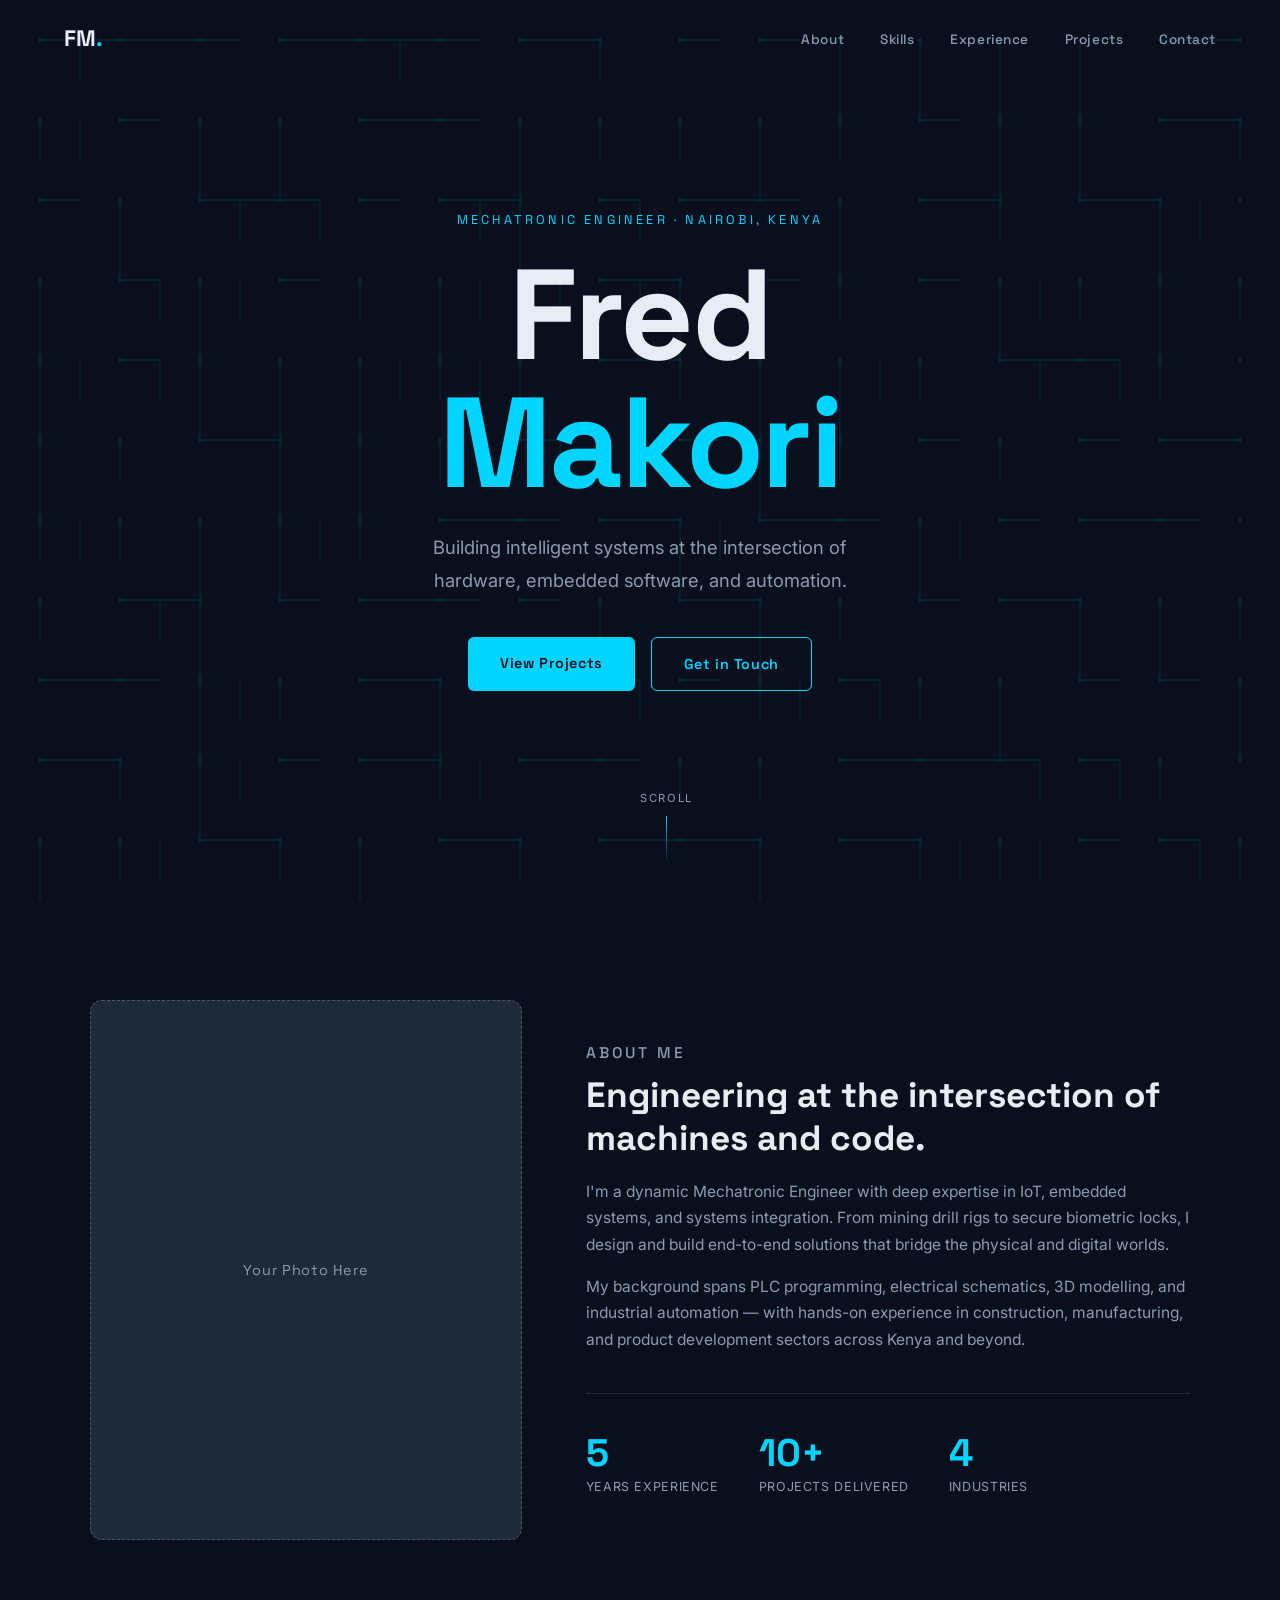
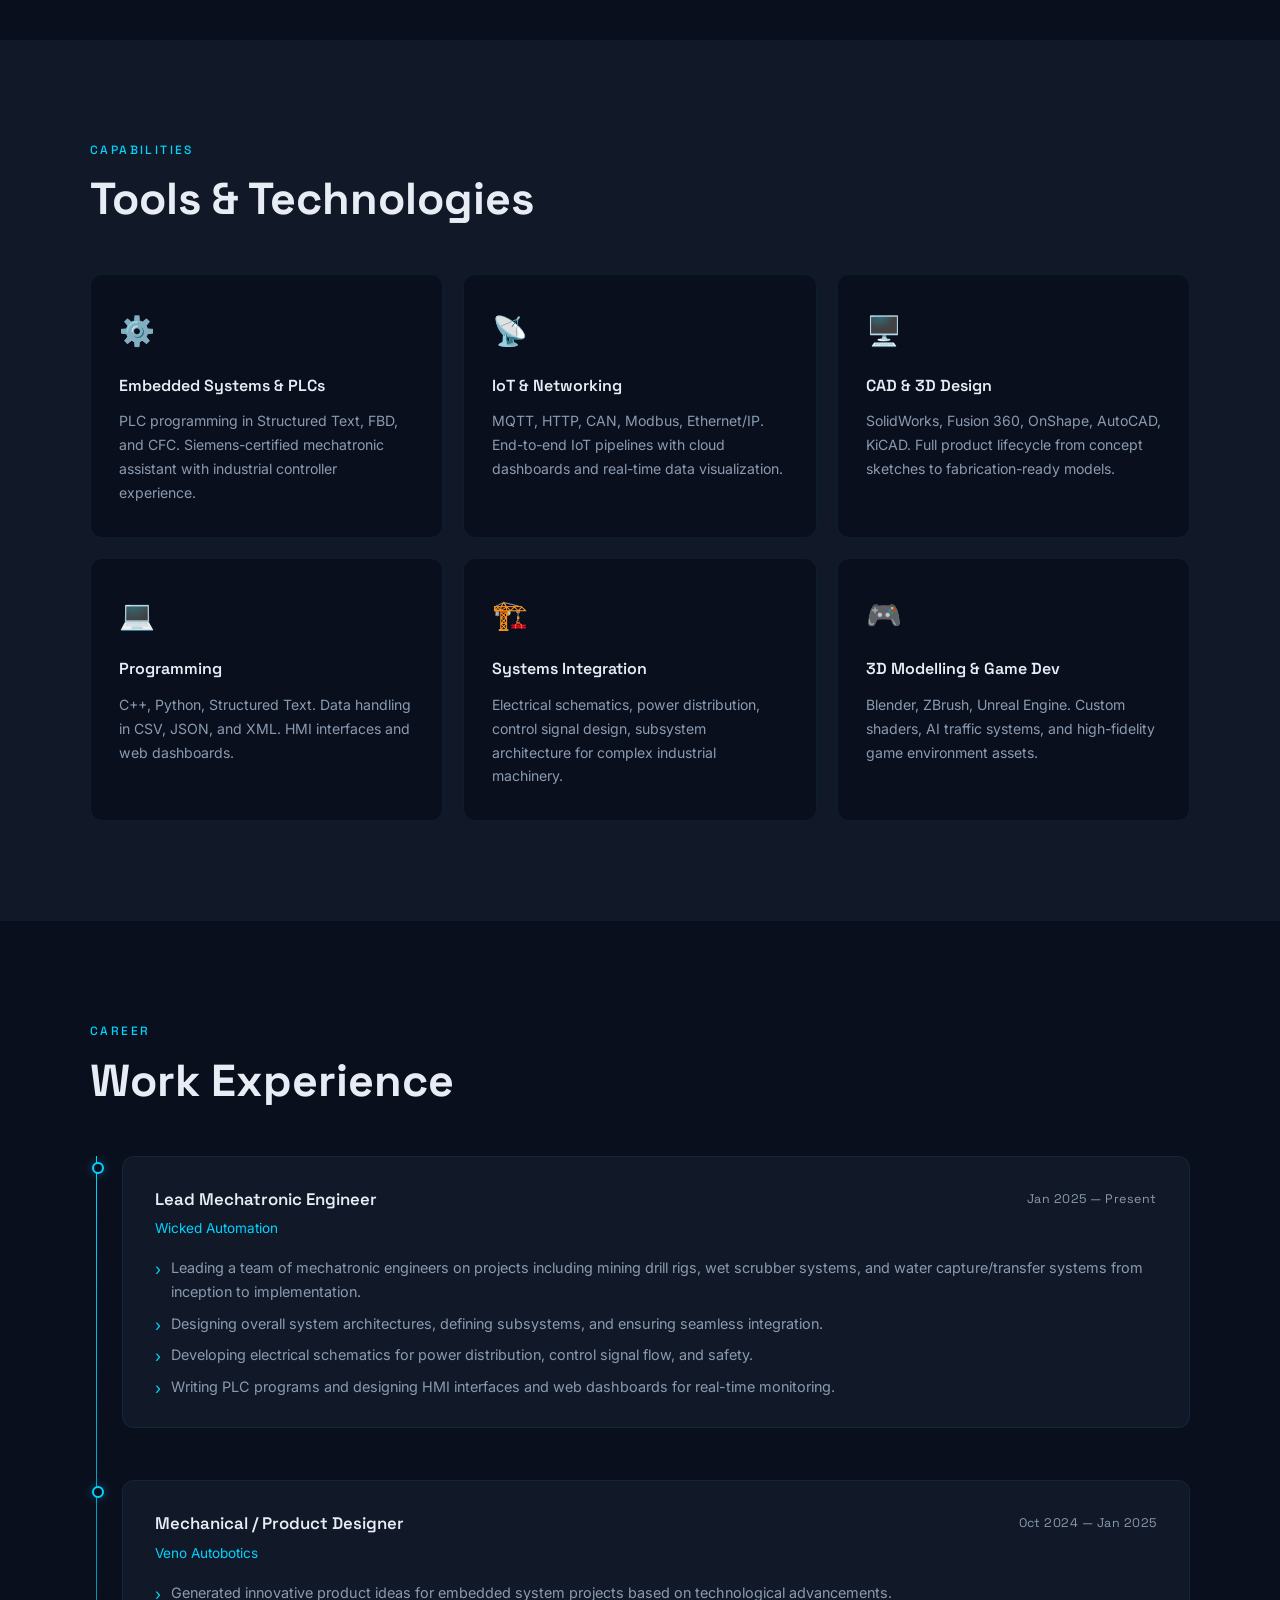
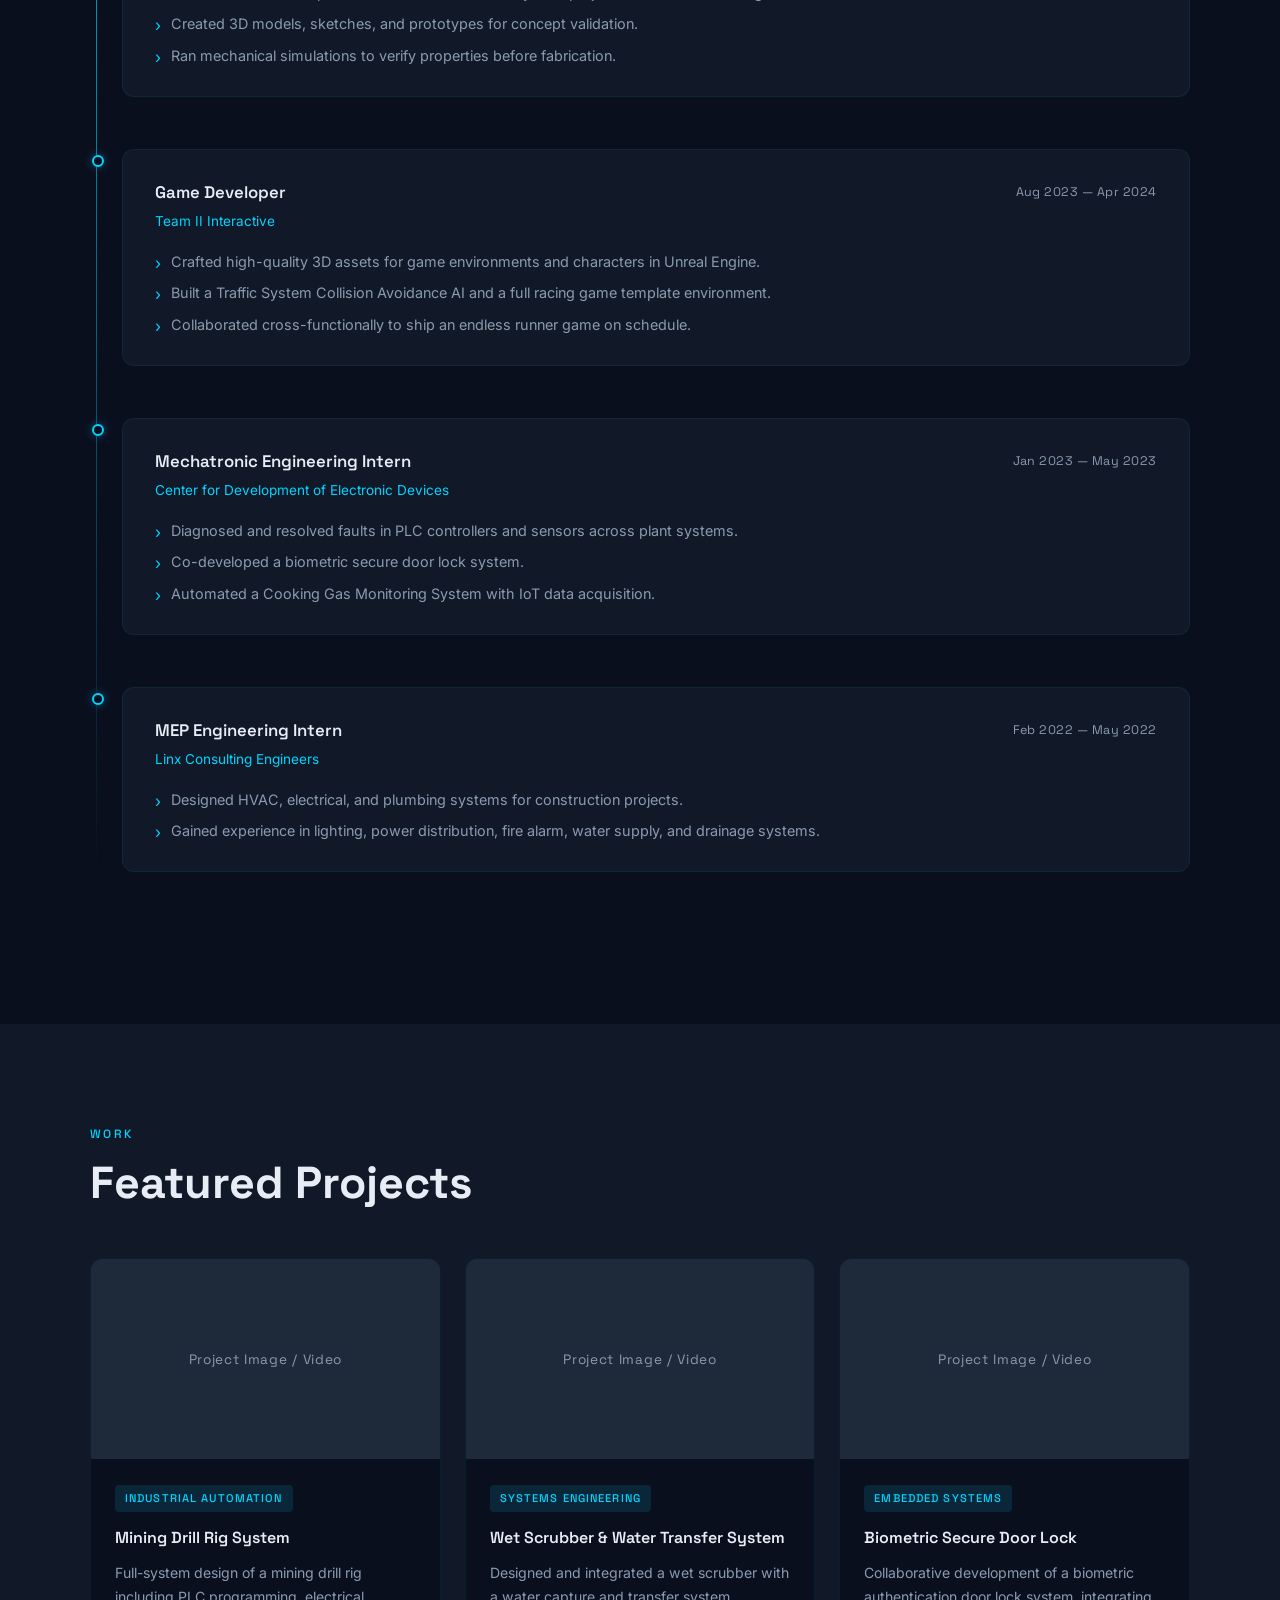
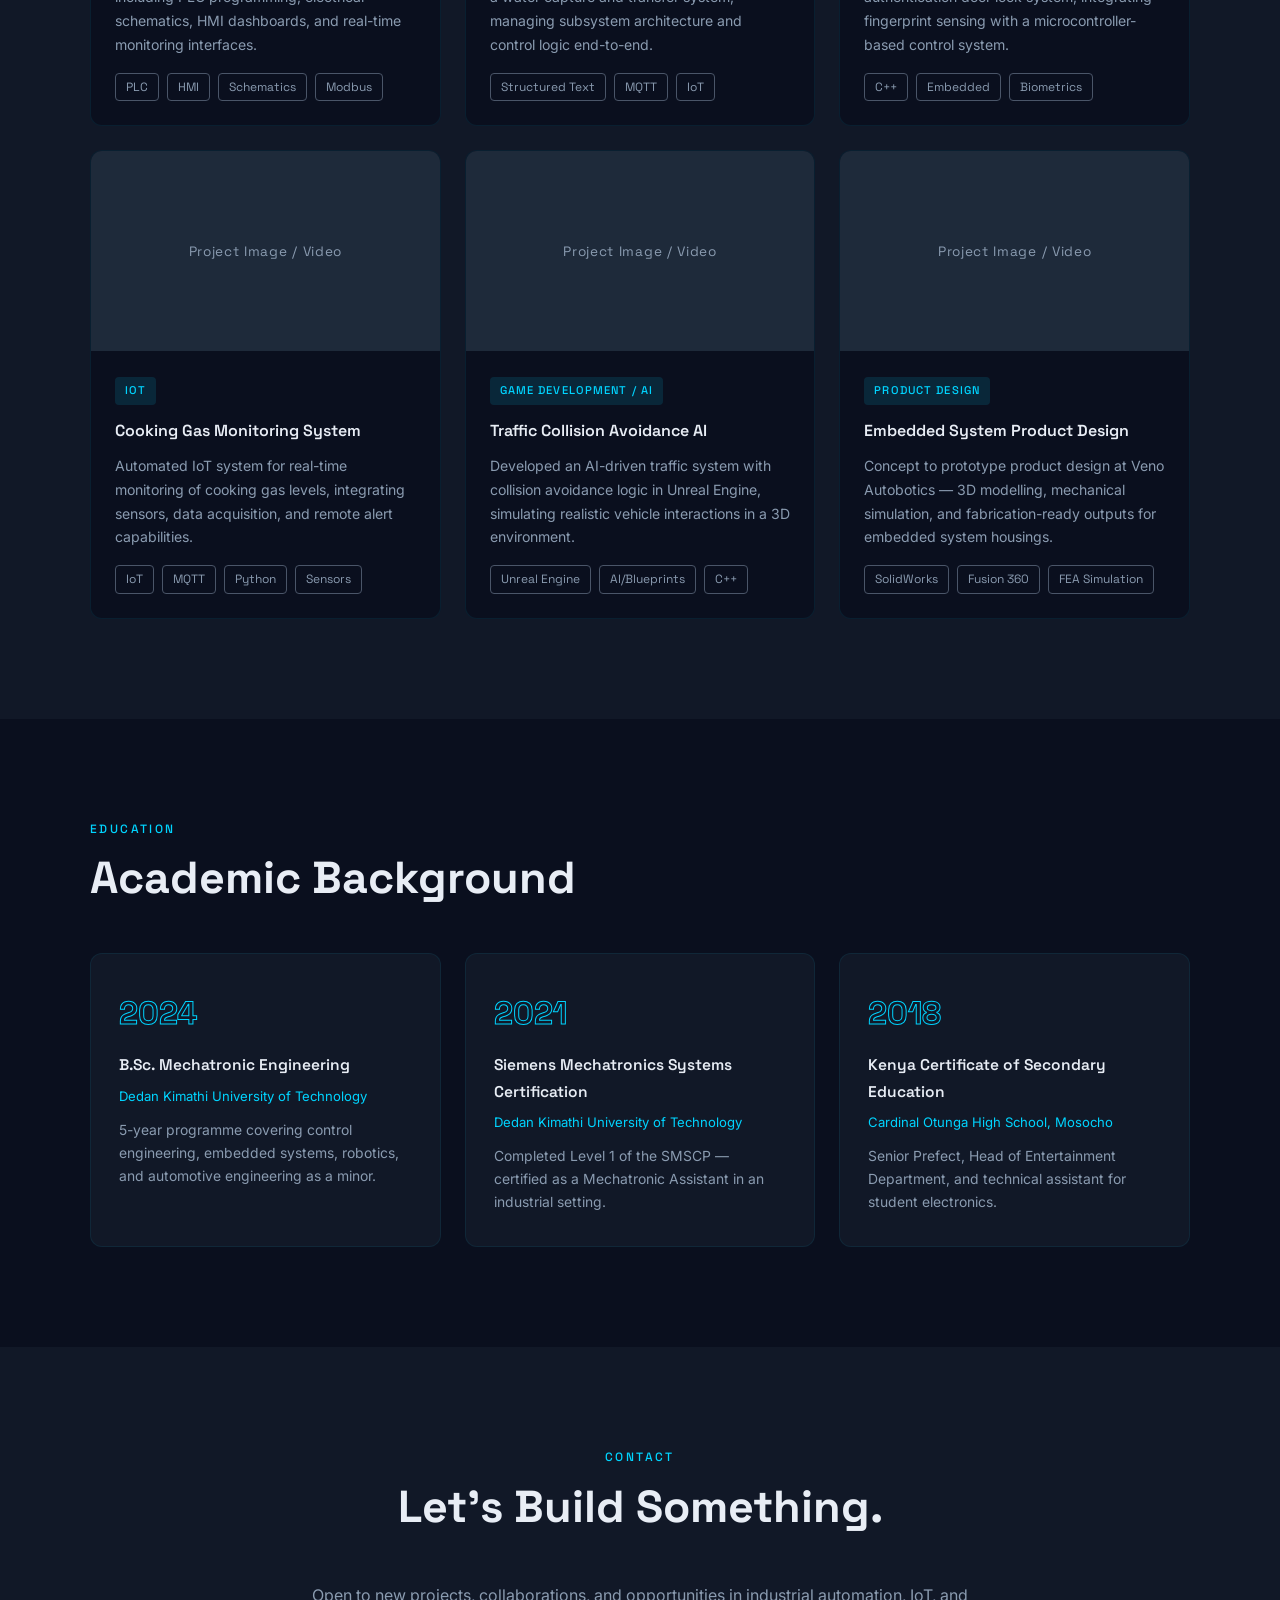
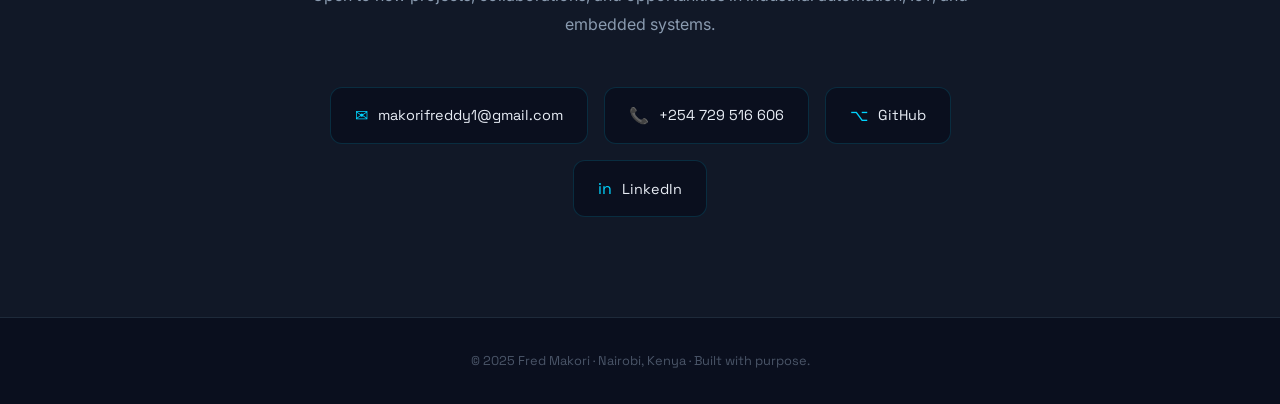
==== index.html @ fd2ed5f9 "Add files via upload" ====
<!DOCTYPE html>
<html lang="en">
<head>
  <meta charset="UTF-8" />
  <meta name="viewport" content="width=device-width, initial-scale=1.0" />
  <title>Fred Makori — Mechatronic Engineer</title>
  <link rel="stylesheet" href="style.css" />
  <link rel="preconnect" href="https://fonts.googleapis.com" />
  <link href="https://fonts.googleapis.com/css2?family=Space+Grotesk:wght@300;400;500;600;700&family=Inter:wght@300;400;500&display=swap" rel="stylesheet" />
</head>
<body>

  <!-- ========== NAVIGATION ========== -->
  <nav id="navbar">
    <div class="nav-logo">FM<span class="dot">.</span></div>
    <ul class="nav-links">
      <li><a href="#about">About</a></li>
      <li><a href="#skills">Skills</a></li>
      <li><a href="#experience">Experience</a></li>
      <li><a href="#projects">Projects</a></li>
      <li><a href="#contact">Contact</a></li>
    </ul>
    <button class="nav-toggle" id="navToggle" aria-label="Toggle navigation">
      <span></span><span></span><span></span>
    </button>
  </nav>

  <!-- ========== HERO ========== -->
  <section id="hero">
    <canvas id="circuitCanvas"></canvas>
    <div class="hero-content">
      <p class="hero-eyebrow">Mechatronic Engineer · Nairobi, Kenya</p>
      <h1 class="hero-name">Fred<br /><span class="accent">Makori</span></h1>
      <p class="hero-tagline">
        Building intelligent systems at the intersection of<br />
        hardware, embedded software, and automation.
      </p>
      <div class="hero-cta">
        <a href="#projects" class="btn btn-primary">View Projects</a>
        <a href="#contact" class="btn btn-outline">Get in Touch</a>
      </div>
    </div>
    <div class="hero-scroll-indicator">
      <span>Scroll</span>
      <div class="scroll-line"></div>
    </div>
  </section>

  <!-- ========== ABOUT ========== -->
  <section id="about" class="section">
    <div class="container about-grid">
      <div class="about-image-wrap">
        <!-- PLACEHOLDER: Replace src with your profile photo -->
        <div class="image-placeholder">
          <span>Your Photo Here</span>
          <!-- <img src="assets/profile.jpg" alt="Fred Makori" /> -->
        </div>
      </div>
      <div class="about-text">
        <p class="section-label">About Me</p>
        <h2 class="section-heading">Engineering at the intersection of machines and code.</h2>
        <p>
          I'm a dynamic Mechatronic Engineer with deep expertise in IoT, embedded systems, and
          systems integration. From mining drill rigs to secure biometric locks, I design and build
          end-to-end solutions that bridge the physical and digital worlds.
        </p>
        <p>
          My background spans PLC programming, electrical schematics, 3D modelling, and
          industrial automation — with hands-on experience in construction, manufacturing, and
          product development sectors across Kenya and beyond.
        </p>
        <div class="about-stats">
          <div class="stat">
            <span class="stat-number" data-target="5">0</span>
            <span class="stat-label">Years Experience</span>
          </div>
          <div class="stat">
            <span class="stat-number" data-target="10">0</span>
            <span class="stat-label">Projects Delivered</span>
          </div>
          <div class="stat">
            <span class="stat-number" data-target="4">0</span>
            <span class="stat-label">Industries</span>
          </div>
        </div>
      </div>
    </div>
  </section>

  <!-- ========== SKILLS ========== -->
  <section id="skills" class="section section-dark">
    <div class="container">
      <p class="section-label">Capabilities</p>
      <h2 class="section-heading">Tools &amp; Technologies</h2>
      <div class="skills-grid">

        <div class="skill-card">
          <div class="skill-icon">⚙️</div>
          <h3>Embedded Systems &amp; PLCs</h3>
          <p>PLC programming in Structured Text, FBD, and CFC. Siemens-certified mechatronic assistant with industrial controller experience.</p>
        </div>

        <div class="skill-card">
          <div class="skill-icon">📡</div>
          <h3>IoT &amp; Networking</h3>
          <p>MQTT, HTTP, CAN, Modbus, Ethernet/IP. End-to-end IoT pipelines with cloud dashboards and real-time data visualization.</p>
        </div>

        <div class="skill-card">
          <div class="skill-icon">🖥️</div>
          <h3>CAD &amp; 3D Design</h3>
          <p>SolidWorks, Fusion 360, OnShape, AutoCAD, KiCAD. Full product lifecycle from concept sketches to fabrication-ready models.</p>
        </div>

        <div class="skill-card">
          <div class="skill-icon">💻</div>
          <h3>Programming</h3>
          <p>C++, Python, Structured Text. Data handling in CSV, JSON, and XML. HMI interfaces and web dashboards.</p>
        </div>

        <div class="skill-card">
          <div class="skill-icon">🏗️</div>
          <h3>Systems Integration</h3>
          <p>Electrical schematics, power distribution, control signal design, subsystem architecture for complex industrial machinery.</p>
        </div>

        <div class="skill-card">
          <div class="skill-icon">🎮</div>
          <h3>3D Modelling &amp; Game Dev</h3>
          <p>Blender, ZBrush, Unreal Engine. Custom shaders, AI traffic systems, and high-fidelity game environment assets.</p>
        </div>

      </div>
    </div>
  </section>

  <!-- ========== EXPERIENCE ========== -->
  <section id="experience" class="section">
    <div class="container">
      <p class="section-label">Career</p>
      <h2 class="section-heading">Work Experience</h2>
      <div class="timeline">

        <div class="timeline-item">
          <div class="timeline-marker"></div>
          <div class="timeline-content">
            <div class="timeline-header">
              <div>
                <h3>Lead Mechatronic Engineer</h3>
                <span class="timeline-company">Wicked Automation</span>
              </div>
              <span class="timeline-date">Jan 2025 — Present</span>
            </div>
            <ul>
              <li>Leading a team of mechatronic engineers on projects including mining drill rigs, wet scrubber systems, and water capture/transfer systems from inception to implementation.</li>
              <li>Designing overall system architectures, defining subsystems, and ensuring seamless integration.</li>
              <li>Developing electrical schematics for power distribution, control signal flow, and safety.</li>
              <li>Writing PLC programs and designing HMI interfaces and web dashboards for real-time monitoring.</li>
            </ul>
          </div>
        </div>

        <div class="timeline-item">
          <div class="timeline-marker"></div>
          <div class="timeline-content">
            <div class="timeline-header">
              <div>
                <h3>Mechanical / Product Designer</h3>
                <span class="timeline-company">Veno Autobotics</span>
              </div>
              <span class="timeline-date">Oct 2024 — Jan 2025</span>
            </div>
            <ul>
              <li>Generated innovative product ideas for embedded system projects based on technological advancements.</li>
              <li>Created 3D models, sketches, and prototypes for concept validation.</li>
              <li>Ran mechanical simulations to verify properties before fabrication.</li>
            </ul>
          </div>
        </div>

        <div class="timeline-item">
          <div class="timeline-marker"></div>
          <div class="timeline-content">
            <div class="timeline-header">
              <div>
                <h3>Game Developer</h3>
                <span class="timeline-company">Team II Interactive</span>
              </div>
              <span class="timeline-date">Aug 2023 — Apr 2024</span>
            </div>
            <ul>
              <li>Crafted high-quality 3D assets for game environments and characters in Unreal Engine.</li>
              <li>Built a Traffic System Collision Avoidance AI and a full racing game template environment.</li>
              <li>Collaborated cross-functionally to ship an endless runner game on schedule.</li>
            </ul>
          </div>
        </div>

        <div class="timeline-item">
          <div class="timeline-marker"></div>
          <div class="timeline-content">
            <div class="timeline-header">
              <div>
                <h3>Mechatronic Engineering Intern</h3>
                <span class="timeline-company">Center for Development of Electronic Devices</span>
              </div>
              <span class="timeline-date">Jan 2023 — May 2023</span>
            </div>
            <ul>
              <li>Diagnosed and resolved faults in PLC controllers and sensors across plant systems.</li>
              <li>Co-developed a biometric secure door lock system.</li>
              <li>Automated a Cooking Gas Monitoring System with IoT data acquisition.</li>
            </ul>
          </div>
        </div>

        <div class="timeline-item">
          <div class="timeline-marker"></div>
          <div class="timeline-content">
            <div class="timeline-header">
              <div>
                <h3>MEP Engineering Intern</h3>
                <span class="timeline-company">Linx Consulting Engineers</span>
              </div>
              <span class="timeline-date">Feb 2022 — May 2022</span>
            </div>
            <ul>
              <li>Designed HVAC, electrical, and plumbing systems for construction projects.</li>
              <li>Gained experience in lighting, power distribution, fire alarm, water supply, and drainage systems.</li>
            </ul>
          </div>
        </div>

      </div>
    </div>
  </section>

  <!-- ========== PROJECTS ========== -->
  <section id="projects" class="section section-dark">
    <div class="container">
      <p class="section-label">Work</p>
      <h2 class="section-heading">Featured Projects</h2>
      <div class="projects-grid">

        <div class="project-card">
          <!-- PLACEHOLDER: Replace with actual project image/video -->
          <div class="project-media image-placeholder">
            <span>Project Image / Video</span>
            <!-- <img src="assets/project-drill-rig.jpg" alt="Mining Drill Rig" /> -->
            <!-- <video src="assets/project-drill-rig.mp4" autoplay muted loop></video> -->
          </div>
          <div class="project-info">
            <span class="project-tag">Industrial Automation</span>
            <h3>Mining Drill Rig System</h3>
            <p>Full-system design of a mining drill rig including PLC programming, electrical schematics, HMI dashboards, and real-time monitoring interfaces.</p>
            <div class="project-tech">
              <span>PLC</span><span>HMI</span><span>Schematics</span><span>Modbus</span>
            </div>
          </div>
        </div>

        <div class="project-card">
          <div class="project-media image-placeholder">
            <span>Project Image / Video</span>
            <!-- <img src="assets/project-scrubber.jpg" alt="Wet Scrubber System" /> -->
          </div>
          <div class="project-info">
            <span class="project-tag">Systems Engineering</span>
            <h3>Wet Scrubber &amp; Water Transfer System</h3>
            <p>Designed and integrated a wet scrubber with a water capture and transfer system, managing subsystem architecture and control logic end-to-end.</p>
            <div class="project-tech">
              <span>Structured Text</span><span>MQTT</span><span>IoT</span>
            </div>
          </div>
        </div>

        <div class="project-card">
          <div class="project-media image-placeholder">
            <span>Project Image / Video</span>
            <!-- <img src="assets/project-biometric.jpg" alt="Biometric Door Lock" /> -->
          </div>
          <div class="project-info">
            <span class="project-tag">Embedded Systems</span>
            <h3>Biometric Secure Door Lock</h3>
            <p>Collaborative development of a biometric authentication door lock system, integrating fingerprint sensing with a microcontroller-based control system.</p>
            <div class="project-tech">
              <span>C++</span><span>Embedded</span><span>Biometrics</span>
            </div>
          </div>
        </div>

        <div class="project-card">
          <div class="project-media image-placeholder">
            <span>Project Image / Video</span>
            <!-- <img src="assets/project-gas.jpg" alt="Gas Monitoring System" /> -->
          </div>
          <div class="project-info">
            <span class="project-tag">IoT</span>
            <h3>Cooking Gas Monitoring System</h3>
            <p>Automated IoT system for real-time monitoring of cooking gas levels, integrating sensors, data acquisition, and remote alert capabilities.</p>
            <div class="project-tech">
              <span>IoT</span><span>MQTT</span><span>Python</span><span>Sensors</span>
            </div>
          </div>
        </div>

        <div class="project-card">
          <div class="project-media image-placeholder">
            <span>Project Image / Video</span>
            <!-- <video src="assets/project-traffic-ai.mp4" autoplay muted loop></video> -->
          </div>
          <div class="project-info">
            <span class="project-tag">Game Development / AI</span>
            <h3>Traffic Collision Avoidance AI</h3>
            <p>Developed an AI-driven traffic system with collision avoidance logic in Unreal Engine, simulating realistic vehicle interactions in a 3D environment.</p>
            <div class="project-tech">
              <span>Unreal Engine</span><span>AI/Blueprints</span><span>C++</span>
            </div>
          </div>
        </div>

        <div class="project-card">
          <div class="project-media image-placeholder">
            <span>Project Image / Video</span>
            <!-- <img src="assets/project-3d.jpg" alt="3D Product Design" /> -->
          </div>
          <div class="project-info">
            <span class="project-tag">Product Design</span>
            <h3>Embedded System Product Design</h3>
            <p>Concept to prototype product design at Veno Autobotics — 3D modelling, mechanical simulation, and fabrication-ready outputs for embedded system housings.</p>
            <div class="project-tech">
              <span>SolidWorks</span><span>Fusion 360</span><span>FEA Simulation</span>
            </div>
          </div>
        </div>

      </div>
    </div>
  </section>

  <!-- ========== EDUCATION ========== -->
  <section id="education" class="section">
    <div class="container">
      <p class="section-label">Education</p>
      <h2 class="section-heading">Academic Background</h2>
      <div class="edu-grid">
        <div class="edu-card">
          <span class="edu-year">2024</span>
          <h3>B.Sc. Mechatronic Engineering</h3>
          <span class="edu-school">Dedan Kimathi University of Technology</span>
          <p>5-year programme covering control engineering, embedded systems, robotics, and automotive engineering as a minor.</p>
        </div>
        <div class="edu-card">
          <span class="edu-year">2021</span>
          <h3>Siemens Mechatronics Systems Certification</h3>
          <span class="edu-school">Dedan Kimathi University of Technology</span>
          <p>Completed Level 1 of the SMSCP — certified as a Mechatronic Assistant in an industrial setting.</p>
        </div>
        <div class="edu-card">
          <span class="edu-year">2018</span>
          <h3>Kenya Certificate of Secondary Education</h3>
          <span class="edu-school">Cardinal Otunga High School, Mosocho</span>
          <p>Senior Prefect, Head of Entertainment Department, and technical assistant for student electronics.</p>
        </div>
      </div>
    </div>
  </section>

  <!-- ========== CONTACT ========== -->
  <section id="contact" class="section section-dark">
    <div class="container contact-container">
      <p class="section-label">Contact</p>
      <h2 class="section-heading">Let's Build Something.</h2>
      <p class="contact-sub">
        Open to new projects, collaborations, and opportunities in industrial automation, IoT, and embedded systems.
      </p>
      <div class="contact-links">
        <a href="mailto:makorifreddy1@gmail.com" class="contact-item">
          <span class="contact-icon">✉</span>
          <span>makorifreddy1@gmail.com</span>
        </a>
        <a href="tel:+254729516606" class="contact-item">
          <span class="contact-icon">📞</span>
          <span>+254 729 516 606</span>
        </a>
        <!-- PLACEHOLDER: Add your GitHub and LinkedIn URLs below -->
        <a href="https://github.com/YOUR_USERNAME" target="_blank" class="contact-item">
          <span class="contact-icon">⌥</span>
          <span>GitHub</span>
        </a>
        <a href="https://linkedin.com/in/YOUR_USERNAME" target="_blank" class="contact-item">
          <span class="contact-icon">in</span>
          <span>LinkedIn</span>
        </a>
      </div>
    </div>
  </section>

  <!-- ========== FOOTER ========== -->
  <footer>
    <p>© 2025 Fred Makori · Nairobi, Kenya · Built with purpose.</p>
  </footer>

  <script src="script.js"></script>
</body>
</html>
---- style.css ----
/* =============================================
   FRED MAKORI — PORTFOLIO STYLESHEET
   ============================================= */

/* ---------- TOKENS ---------- */
:root {
  --navy:       #0A0F1E;
  --navy-card:  #111827;
  --navy-light: #1E2A3A;
  --cyan:       #00D4FF;
  --cyan-dim:   rgba(0, 212, 255, 0.12);
  --cyan-glow:  rgba(0, 212, 255, 0.35);
  --white:      #E8EDF5;
  --grey:       #8A9BB0;
  --grey-dark:  #4A5568;

  --font-display: 'Space Grotesk', sans-serif;
  --font-body:    'Inter', sans-serif;

  --radius: 12px;
  --radius-sm: 6px;
  --transition: 0.3s ease;
  --max-width: 1100px;
}

/* ---------- RESET & BASE ---------- */
*, *::before, *::after { box-sizing: border-box; margin: 0; padding: 0; }

html { scroll-behavior: smooth; }

body {
  background: var(--navy);
  color: var(--white);
  font-family: var(--font-body);
  font-size: 16px;
  line-height: 1.7;
  overflow-x: hidden;
}

img, video { display: block; width: 100%; height: 100%; object-fit: cover; }
a { color: inherit; text-decoration: none; }
ul { list-style: none; }

/* ---------- REUSABLE ---------- */
.container {
  width: min(var(--max-width), 92%);
  margin-inline: auto;
}

.section { padding: 100px 0; }
.section-dark { background: var(--navy-card); }

.section-label {
  font-family: var(--font-display);
  font-size: 0.75rem;
  font-weight: 500;
  letter-spacing: 0.2em;
  text-transform: uppercase;
  color: var(--cyan);
  margin-bottom: 12px;
}

.section-heading {
  font-family: var(--font-display);
  font-size: clamp(1.8rem, 3.5vw, 2.8rem);
  font-weight: 700;
  line-height: 1.2;
  margin-bottom: 48px;
  color: var(--white);
}

.accent { color: var(--cyan); }
.dot { color: var(--cyan); }

.btn {
  display: inline-block;
  padding: 14px 32px;
  border-radius: var(--radius-sm);
  font-family: var(--font-display);
  font-size: 0.9rem;
  font-weight: 600;
  letter-spacing: 0.04em;
  transition: var(--transition);
  cursor: pointer;
}

.btn-primary {
  background: var(--cyan);
  color: var(--navy);
}
.btn-primary:hover {
  background: #33DDFF;
  box-shadow: 0 0 24px var(--cyan-glow);
  transform: translateY(-2px);
}

.btn-outline {
  border: 1.5px solid var(--cyan);
  color: var(--cyan);
  background: transparent;
}
.btn-outline:hover {
  background: var(--cyan-dim);
  box-shadow: 0 0 16px var(--cyan-glow);
  transform: translateY(-2px);
}

.image-placeholder {
  background: var(--navy-light);
  border: 1.5px dashed var(--grey-dark);
  border-radius: var(--radius);
  display: flex;
  align-items: center;
  justify-content: center;
  color: var(--grey);
  font-size: 0.85rem;
  font-family: var(--font-display);
  letter-spacing: 0.05em;
  text-align: center;
  padding: 16px;
}

/* ---------- NAVBAR ---------- */
#navbar {
  position: fixed;
  top: 0; left: 0; right: 0;
  z-index: 100;
  display: flex;
  align-items: center;
  justify-content: space-between;
  padding: 20px 5%;
  transition: background var(--transition), padding var(--transition);
}

#navbar.scrolled {
  background: rgba(10, 15, 30, 0.92);
  backdrop-filter: blur(12px);
  padding: 14px 5%;
  border-bottom: 1px solid rgba(0, 212, 255, 0.08);
}

.nav-logo {
  font-family: var(--font-display);
  font-size: 1.4rem;
  font-weight: 700;
  color: var(--white);
}

.nav-links {
  display: flex;
  gap: 36px;
}

.nav-links a {
  font-family: var(--font-display);
  font-size: 0.85rem;
  font-weight: 500;
  color: var(--grey);
  letter-spacing: 0.04em;
  transition: color var(--transition);
  position: relative;
}

.nav-links a::after {
  content: '';
  position: absolute;
  bottom: -4px; left: 0;
  width: 0; height: 1.5px;
  background: var(--cyan);
  transition: width var(--transition);
}

.nav-links a:hover,
.nav-links a.active { color: var(--cyan); }
.nav-links a:hover::after,
.nav-links a.active::after { width: 100%; }

.nav-toggle {
  display: none;
  flex-direction: column;
  gap: 5px;
  background: none;
  border: none;
  cursor: pointer;
  padding: 4px;
}

.nav-toggle span {
  display: block;
  width: 24px;
  height: 2px;
  background: var(--white);
  transition: var(--transition);
}

/* ---------- HERO ---------- */
#hero {
  position: relative;
  height: 100svh;
  min-height: 640px;
  display: flex;
  align-items: center;
  justify-content: center;
  overflow: hidden;
}

#circuitCanvas {
  position: absolute;
  inset: 0;
  opacity: 0.18;
  pointer-events: none;
}

.hero-content {
  position: relative;
  z-index: 2;
  text-align: center;
  padding: 0 24px;
}

.hero-eyebrow {
  font-family: var(--font-display);
  font-size: 0.8rem;
  letter-spacing: 0.25em;
  text-transform: uppercase;
  color: var(--cyan);
  margin-bottom: 20px;
  opacity: 0;
  animation: fadeUp 0.8s 0.3s forwards;
}

.hero-name {
  font-family: var(--font-display);
  font-size: clamp(3.5rem, 10vw, 8rem);
  font-weight: 700;
  line-height: 1;
  letter-spacing: -0.02em;
  margin-bottom: 24px;
  opacity: 0;
  animation: fadeUp 0.8s 0.5s forwards;
}

.hero-tagline {
  font-size: clamp(0.95rem, 1.8vw, 1.15rem);
  color: var(--grey);
  line-height: 1.8;
  max-width: 540px;
  margin: 0 auto 40px;
  opacity: 0;
  animation: fadeUp 0.8s 0.7s forwards;
}

.hero-cta {
  display: flex;
  gap: 16px;
  justify-content: center;
  flex-wrap: wrap;
  opacity: 0;
  animation: fadeUp 0.8s 0.9s forwards;
}

.hero-scroll-indicator {
  position: absolute;
  bottom: 36px;
  left: 50%;
  transform: translateX(-50%);
  display: flex;
  flex-direction: column;
  align-items: center;
  gap: 8px;
  color: var(--grey);
  font-size: 0.7rem;
  letter-spacing: 0.15em;
  text-transform: uppercase;
  opacity: 0;
  animation: fadeUp 0.8s 1.2s forwards;
}

.scroll-line {
  width: 1px;
  height: 48px;
  background: linear-gradient(to bottom, var(--cyan), transparent);
  animation: scrollPulse 1.8s ease-in-out infinite;
}

/* ---------- ABOUT ---------- */
.about-grid {
  display: grid;
  grid-template-columns: 1fr 1.4fr;
  gap: 64px;
  align-items: center;
}

.about-image-wrap .image-placeholder {
  aspect-ratio: 4/5;
  font-size: 0.9rem;
}

.about-text .section-label { margin-bottom: 8px; }
.about-text .section-heading { margin-bottom: 20px; font-size: clamp(1.6rem, 2.8vw, 2.2rem); }

.about-text p {
  color: var(--grey);
  margin-bottom: 16px;
  font-size: 0.97rem;
}

.about-stats {
  display: flex;
  gap: 40px;
  margin-top: 40px;
  padding-top: 40px;
  border-top: 1px solid var(--navy-light);
}

.stat-number {
  display: block;
  font-family: var(--font-display);
  font-size: 2.4rem;
  font-weight: 700;
  color: var(--cyan);
  line-height: 1;
}

.stat-label {
  font-size: 0.78rem;
  color: var(--grey);
  letter-spacing: 0.05em;
  text-transform: uppercase;
}

/* ---------- SKILLS ---------- */
.skills-grid {
  display: grid;
  grid-template-columns: repeat(auto-fill, minmax(300px, 1fr));
  gap: 20px;
}

.skill-card {
  background: var(--navy);
  border: 1px solid rgba(0, 212, 255, 0.08);
  border-radius: var(--radius);
  padding: 32px 28px;
  transition: border-color var(--transition), transform var(--transition), box-shadow var(--transition);
}

.skill-card:hover {
  border-color: var(--cyan);
  transform: translateY(-4px);
  box-shadow: 0 8px 32px rgba(0, 212, 255, 0.1);
}

.skill-icon {
  font-size: 1.8rem;
  margin-bottom: 16px;
}

.skill-card h3 {
  font-family: var(--font-display);
  font-size: 1rem;
  font-weight: 600;
  margin-bottom: 10px;
  color: var(--white);
}

.skill-card p {
  font-size: 0.88rem;
  color: var(--grey);
  line-height: 1.7;
}

/* ---------- EXPERIENCE ---------- */
.timeline {
  position: relative;
  padding-left: 32px;
}

.timeline::before {
  content: '';
  position: absolute;
  left: 6px; top: 0; bottom: 0;
  width: 1px;
  background: linear-gradient(to bottom, var(--cyan), transparent);
}

.timeline-item {
  position: relative;
  margin-bottom: 52px;
}

.timeline-marker {
  position: absolute;
  left: -30px;
  top: 6px;
  width: 12px;
  height: 12px;
  border-radius: 50%;
  background: var(--navy);
  border: 2px solid var(--cyan);
  box-shadow: 0 0 10px var(--cyan-glow);
}

.timeline-content {
  background: var(--navy-card);
  border: 1px solid rgba(0, 212, 255, 0.08);
  border-radius: var(--radius);
  padding: 28px 32px;
  transition: border-color var(--transition);
}

.timeline-content:hover { border-color: rgba(0, 212, 255, 0.25); }

.timeline-header {
  display: flex;
  justify-content: space-between;
  align-items: flex-start;
  gap: 16px;
  margin-bottom: 16px;
  flex-wrap: wrap;
}

.timeline-header h3 {
  font-family: var(--font-display);
  font-size: 1.05rem;
  font-weight: 600;
  color: var(--white);
}

.timeline-company {
  display: block;
  font-size: 0.85rem;
  color: var(--cyan);
  margin-top: 4px;
}

.timeline-date {
  font-family: var(--font-display);
  font-size: 0.78rem;
  color: var(--grey);
  white-space: nowrap;
  padding-top: 4px;
  letter-spacing: 0.04em;
}

.timeline-content ul {
  list-style: none;
  display: flex;
  flex-direction: column;
  gap: 8px;
}

.timeline-content li {
  font-size: 0.9rem;
  color: var(--grey);
  padding-left: 16px;
  position: relative;
  line-height: 1.65;
}

.timeline-content li::before {
  content: '›';
  position: absolute;
  left: 0;
  color: var(--cyan);
  font-size: 1rem;
}

/* ---------- PROJECTS ---------- */
.projects-grid {
  display: grid;
  grid-template-columns: repeat(auto-fill, minmax(320px, 1fr));
  gap: 24px;
}

.project-card {
  background: var(--navy);
  border: 1px solid rgba(0, 212, 255, 0.08);
  border-radius: var(--radius);
  overflow: hidden;
  transition: transform var(--transition), box-shadow var(--transition), border-color var(--transition);
}

.project-card:hover {
  transform: translateY(-6px);
  box-shadow: 0 16px 48px rgba(0, 0, 0, 0.4);
  border-color: rgba(0, 212, 255, 0.3);
}

.project-media {
  height: 200px;
  border-radius: 0;
}

.project-media.image-placeholder { border: none; border-radius: 0; }

.project-info { padding: 24px; }

.project-tag {
  font-family: var(--font-display);
  font-size: 0.7rem;
  font-weight: 500;
  letter-spacing: 0.1em;
  text-transform: uppercase;
  color: var(--cyan);
  background: var(--cyan-dim);
  padding: 4px 10px;
  border-radius: 4px;
  display: inline-block;
  margin-bottom: 12px;
}

.project-info h3 {
  font-family: var(--font-display);
  font-size: 1rem;
  font-weight: 600;
  margin-bottom: 10px;
  color: var(--white);
}

.project-info p {
  font-size: 0.88rem;
  color: var(--grey);
  margin-bottom: 16px;
  line-height: 1.7;
}

.project-tech {
  display: flex;
  flex-wrap: wrap;
  gap: 8px;
}

.project-tech span {
  font-size: 0.75rem;
  font-family: var(--font-display);
  color: var(--grey);
  border: 1px solid var(--grey-dark);
  padding: 3px 10px;
  border-radius: 4px;
}

/* ---------- EDUCATION ---------- */
.edu-grid {
  display: grid;
  grid-template-columns: repeat(auto-fill, minmax(280px, 1fr));
  gap: 24px;
}

.edu-card {
  background: var(--navy-card);
  border: 1px solid rgba(0, 212, 255, 0.08);
  border-radius: var(--radius);
  padding: 32px 28px;
  transition: border-color var(--transition);
}

.edu-card:hover { border-color: rgba(0, 212, 255, 0.3); }

.edu-year {
  font-family: var(--font-display);
  font-size: 2rem;
  font-weight: 700;
  color: var(--cyan-dim);
  display: block;
  margin-bottom: 12px;
  -webkit-text-stroke: 1px var(--cyan);
  color: transparent;
}

.edu-card h3 {
  font-family: var(--font-display);
  font-size: 0.97rem;
  font-weight: 600;
  color: var(--white);
  margin-bottom: 6px;
}

.edu-school {
  font-size: 0.82rem;
  color: var(--cyan);
  display: block;
  margin-bottom: 12px;
}

.edu-card p {
  font-size: 0.87rem;
  color: var(--grey);
  line-height: 1.65;
}

/* ---------- CONTACT ---------- */
.contact-container {
  text-align: center;
  max-width: 700px;
}

.contact-sub {
  color: var(--grey);
  font-size: 1rem;
  margin-bottom: 48px;
  line-height: 1.8;
}

.contact-links {
  display: flex;
  justify-content: center;
  flex-wrap: wrap;
  gap: 16px;
}

.contact-item {
  display: flex;
  align-items: center;
  gap: 10px;
  background: var(--navy);
  border: 1px solid rgba(0, 212, 255, 0.15);
  border-radius: var(--radius);
  padding: 14px 24px;
  font-size: 0.9rem;
  font-family: var(--font-display);
  color: var(--white);
  transition: border-color var(--transition), background var(--transition), transform var(--transition);
}

.contact-item:hover {
  border-color: var(--cyan);
  background: var(--cyan-dim);
  transform: translateY(-2px);
}

.contact-icon {
  font-size: 1rem;
  color: var(--cyan);
}

/* ---------- FOOTER ---------- */
footer {
  text-align: center;
  padding: 32px;
  font-size: 0.8rem;
  color: var(--grey-dark);
  font-family: var(--font-display);
  border-top: 1px solid var(--navy-light);
}

/* ---------- ANIMATIONS ---------- */
@keyframes fadeUp {
  from { opacity: 0; transform: translateY(24px); }
  to   { opacity: 1; transform: translateY(0); }
}

@keyframes scrollPulse {
  0%, 100% { transform: scaleY(1); opacity: 1; }
  50%       { transform: scaleY(0.6); opacity: 0.4; }
}

.fade-in {
  opacity: 0;
  transform: translateY(30px);
  transition: opacity 0.7s ease, transform 0.7s ease;
}

.fade-in.visible {
  opacity: 1;
  transform: none;
}

/* ---------- RESPONSIVE ---------- */
@media (max-width: 768px) {
  .nav-links { display: none; flex-direction: column; gap: 20px; }
  .nav-links.open {
    display: flex;
    position: fixed;
    inset: 0;
    background: var(--navy);
    align-items: center;
    justify-content: center;
    font-size: 1.3rem;
    z-index: 99;
  }
  .nav-toggle { display: flex; z-index: 100; }

  .about-grid { grid-template-columns: 1fr; }
  .about-image-wrap .image-placeholder { aspect-ratio: 16/9; }
  .about-stats { gap: 24px; flex-wrap: wrap; }

  .timeline { padding-left: 20px; }
  .timeline-header { flex-direction: column; }
  .timeline-date { align-self: flex-start; }

  .section { padding: 64px 0; }
  .section-heading { margin-bottom: 32px; }

  .hero-cta { flex-direction: column; align-items: center; }
}

@media (prefers-reduced-motion: reduce) {
  *, *::before, *::after { animation-duration: 0.01ms !important; transition-duration: 0.01ms !important; }
}
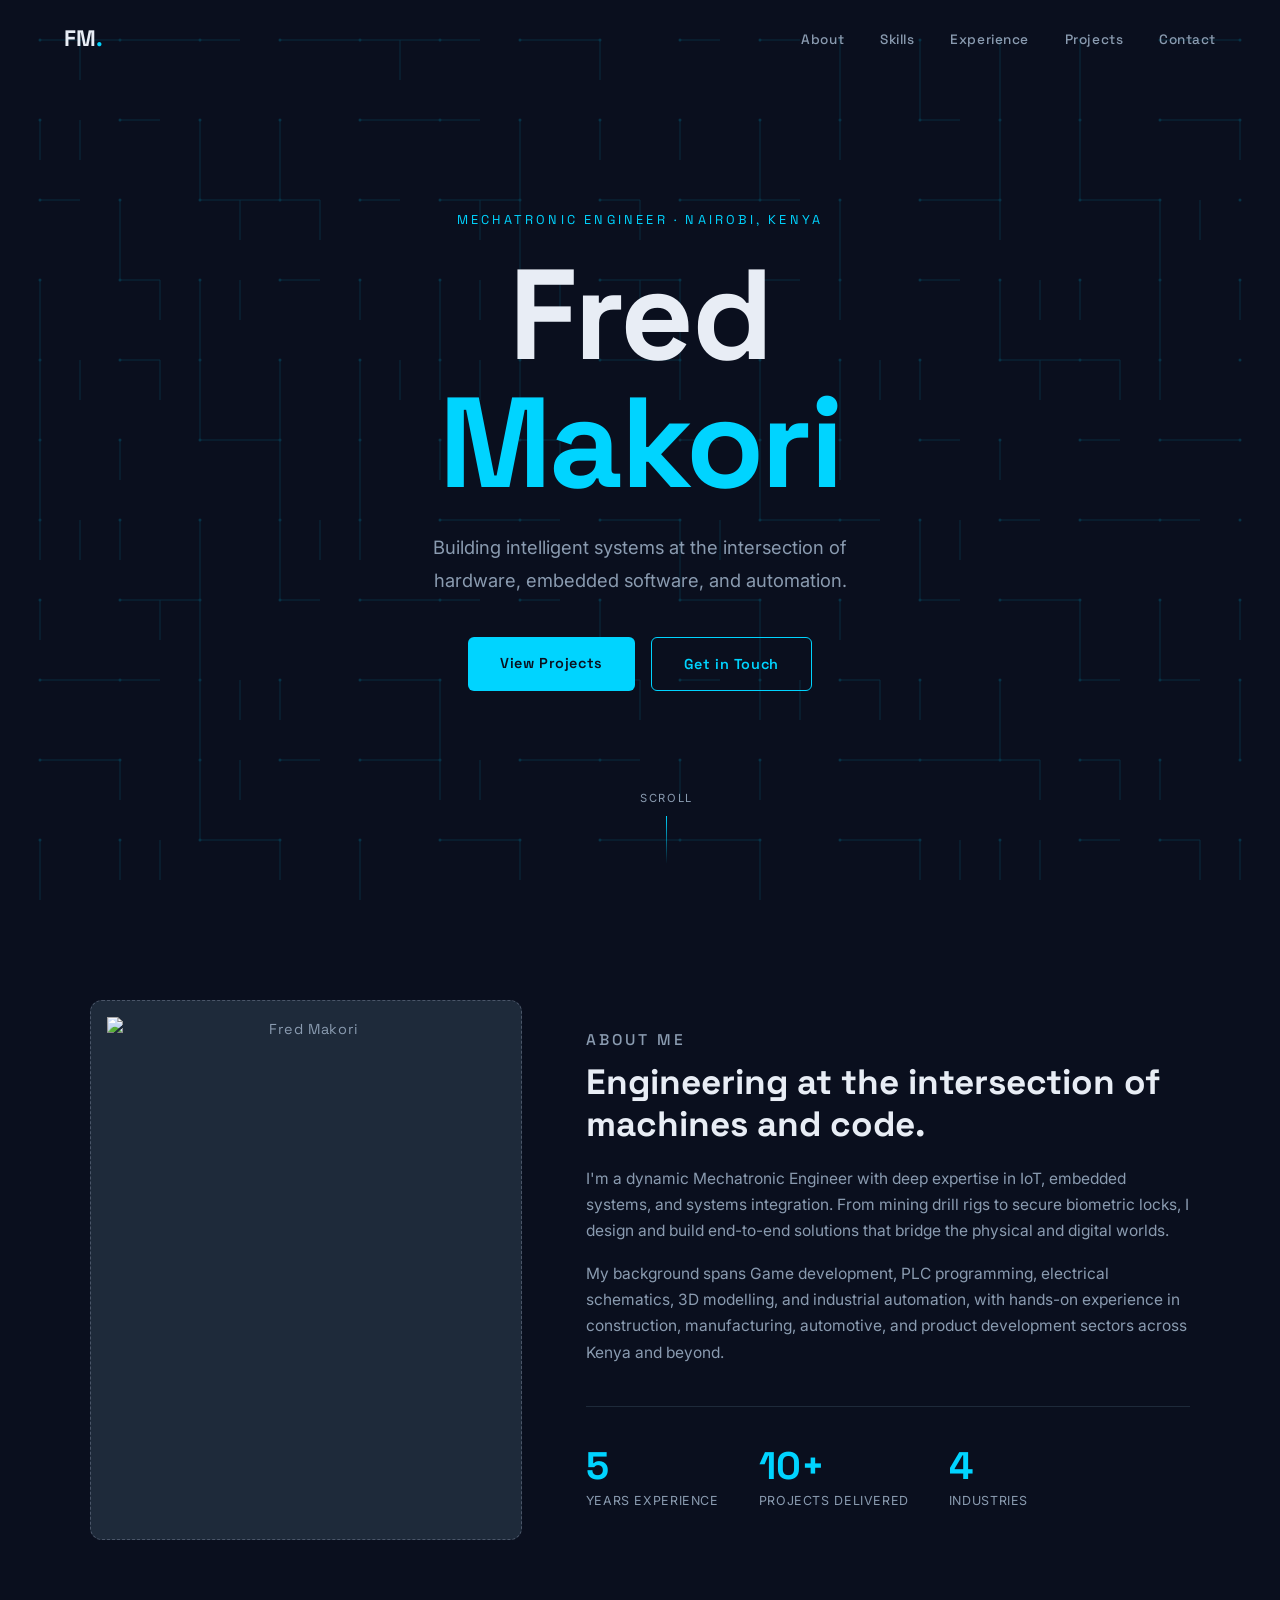
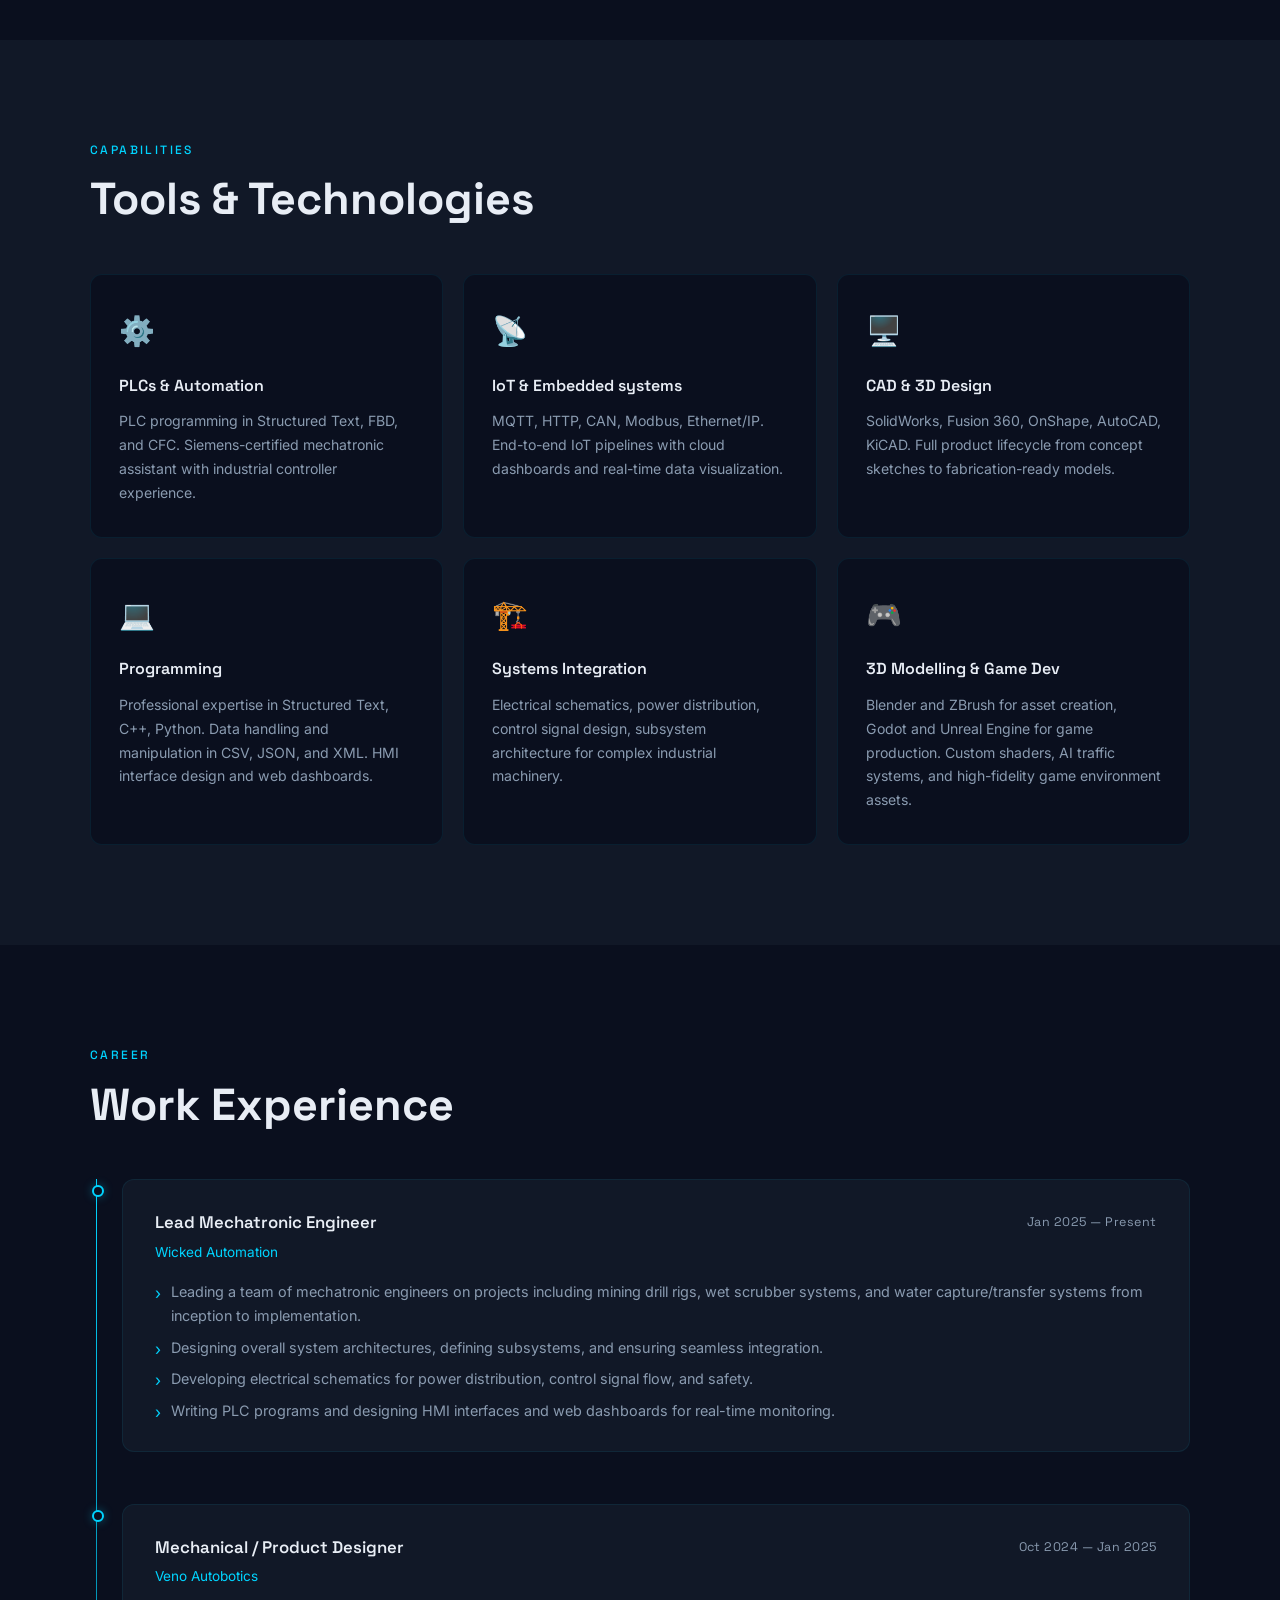
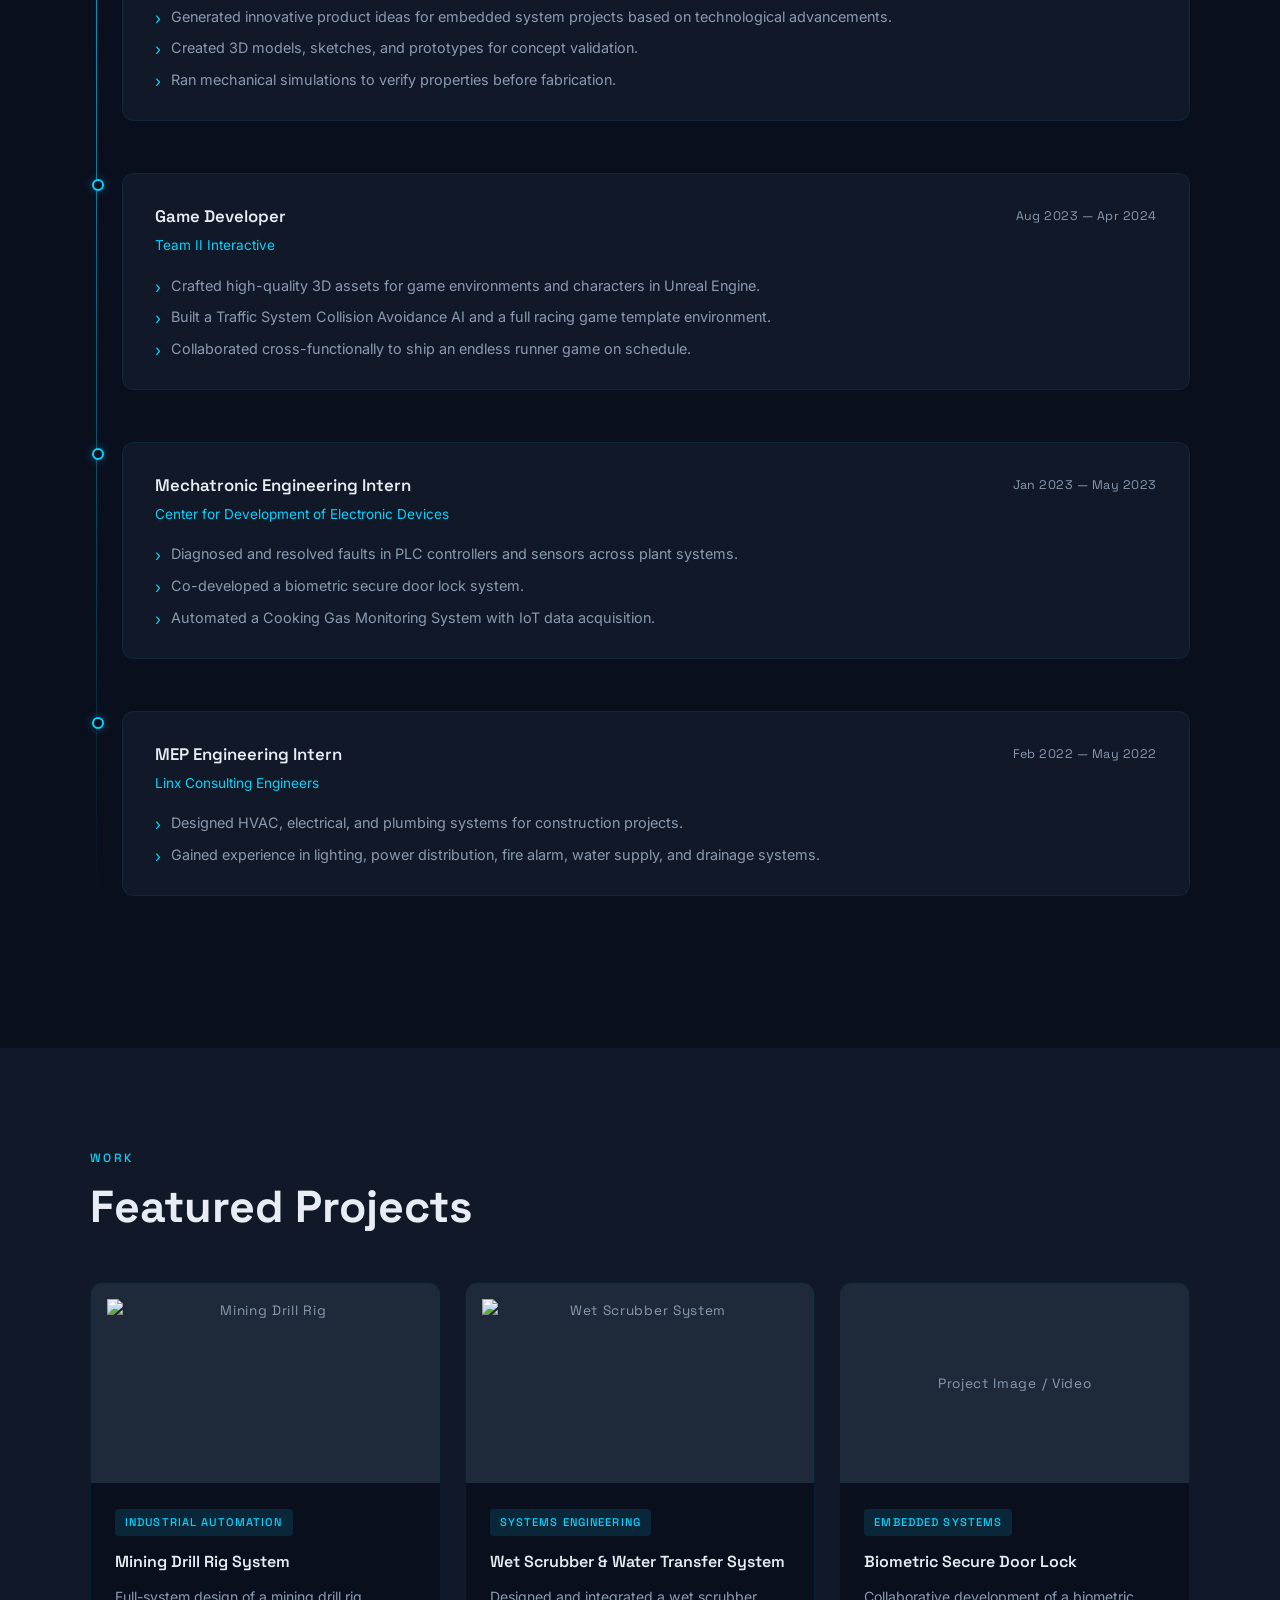
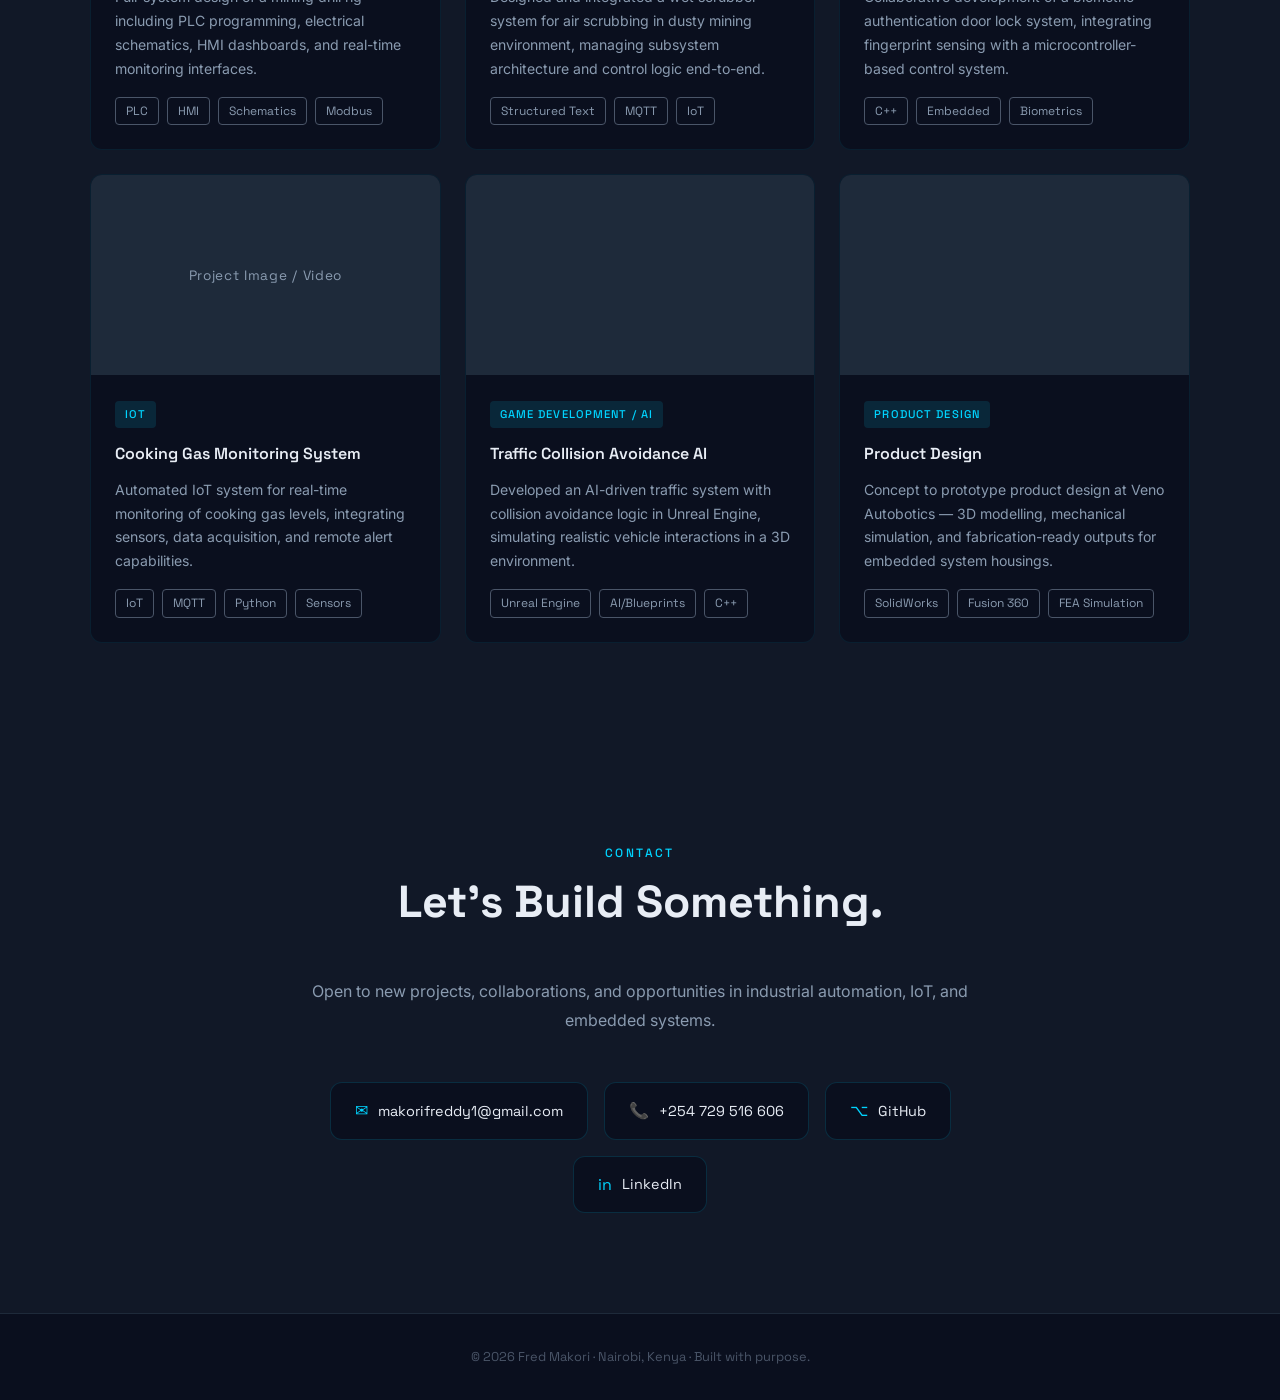
==== commit c5aa050d: "Update index.html" ====
--- a/index.html
+++ b/index.html
@@ -50,10 +50,8 @@
   <section id="about" class="section">
     <div class="container about-grid">
       <div class="about-image-wrap">
-        <!-- PLACEHOLDER: Replace src with your profile photo -->
         <div class="image-placeholder">
-          <span>Your Photo Here</span>
-          <!-- <img src="assets/profile.jpg" alt="Fred Makori" /> -->
+          <img src="assets/profile.jpg" alt="Fred Makori" />
         </div>
       </div>
       <div class="about-text">
@@ -65,8 +63,8 @@
           end-to-end solutions that bridge the physical and digital worlds.
         </p>
         <p>
-          My background spans PLC programming, electrical schematics, 3D modelling, and
-          industrial automation — with hands-on experience in construction, manufacturing, and
+          My background spans Game development, PLC programming, electrical schematics, 3D modelling, and
+          industrial automation, with hands-on experience in construction, manufacturing, automotive, and
           product development sectors across Kenya and beyond.
         </p>
         <div class="about-stats">
@@ -96,13 +94,13 @@
 
         <div class="skill-card">
           <div class="skill-icon">⚙️</div>
-          <h3>Embedded Systems &amp; PLCs</h3>
+          <h3>PLCs &amp; Automation </h3>
           <p>PLC programming in Structured Text, FBD, and CFC. Siemens-certified mechatronic assistant with industrial controller experience.</p>
         </div>
 
         <div class="skill-card">
           <div class="skill-icon">📡</div>
-          <h3>IoT &amp; Networking</h3>
+          <h3>IoT &amp; Embedded systems </h3>
           <p>MQTT, HTTP, CAN, Modbus, Ethernet/IP. End-to-end IoT pipelines with cloud dashboards and real-time data visualization.</p>
         </div>
 
@@ -115,7 +113,7 @@
         <div class="skill-card">
           <div class="skill-icon">💻</div>
           <h3>Programming</h3>
-          <p>C++, Python, Structured Text. Data handling in CSV, JSON, and XML. HMI interfaces and web dashboards.</p>
+          <p> Professional expertise in Structured Text, C++, Python. Data handling and manipulation in CSV, JSON, and XML. HMI interface design and web dashboards.</p>
         </div>
 
         <div class="skill-card">
@@ -127,7 +125,7 @@
         <div class="skill-card">
           <div class="skill-icon">🎮</div>
           <h3>3D Modelling &amp; Game Dev</h3>
-          <p>Blender, ZBrush, Unreal Engine. Custom shaders, AI traffic systems, and high-fidelity game environment assets.</p>
+          <p>Blender and ZBrush for asset creation, Godot and Unreal Engine for game production. Custom shaders, AI traffic systems, and high-fidelity game environment assets.</p>
         </div>
 
       </div>
@@ -243,10 +241,8 @@
       <div class="projects-grid">
 
         <div class="project-card">
-          <!-- PLACEHOLDER: Replace with actual project image/video -->
-          <div class="project-media image-placeholder">
-            <span>Project Image / Video</span>
-            <!-- <img src="assets/project-drill-rig.jpg" alt="Mining Drill Rig" /> -->
+          <div class="project-media image-placeholder">
+            <img src="assets/rig1.jpg" alt="Mining Drill Rig" />
             <!-- <video src="assets/project-drill-rig.mp4" autoplay muted loop></video> -->
           </div>
           <div class="project-info">
@@ -261,13 +257,12 @@
 
         <div class="project-card">
           <div class="project-media image-placeholder">
-            <span>Project Image / Video</span>
-            <!-- <img src="assets/project-scrubber.jpg" alt="Wet Scrubber System" /> -->
+           <img src="assets/scrubber1.jpg" alt="Wet Scrubber System" />
           </div>
           <div class="project-info">
             <span class="project-tag">Systems Engineering</span>
             <h3>Wet Scrubber &amp; Water Transfer System</h3>
-            <p>Designed and integrated a wet scrubber with a water capture and transfer system, managing subsystem architecture and control logic end-to-end.</p>
+            <p>Designed and integrated a wet scrubber system for air scrubbing in dusty mining environment, managing subsystem architecture and control logic end-to-end.</p>
             <div class="project-tech">
               <span>Structured Text</span><span>MQTT</span><span>IoT</span>
             </div>
@@ -306,8 +301,7 @@
 
         <div class="project-card">
           <div class="project-media image-placeholder">
-            <span>Project Image / Video</span>
-            <!-- <video src="assets/project-traffic-ai.mp4" autoplay muted loop></video> -->
+			<iframe width="340" height="180" src="https://www.youtube-nocookie.com/embed/QSNVoKFaIB0?si=4NfPv0dH-A2UzHDh" title="YouTube video player" frameborder="0" allow="accelerometer; autoplay; clipboard-write; encrypted-media; gyroscope; picture-in-picture; web-share" referrerpolicy="strict-origin-when-cross-origin" allowfullscreen></iframe>
           </div>
           <div class="project-info">
             <span class="project-tag">Game Development / AI</span>
@@ -321,12 +315,11 @@
 
         <div class="project-card">
           <div class="project-media image-placeholder">
-            <span>Project Image / Video</span>
-            <!-- <img src="assets/project-3d.jpg" alt="3D Product Design" /> -->
+            <iframe width="340" height="180" src="https://www.youtube.com/embed/E3sLASMNJgo?si=ec5D4ooVhPjzx7dC" title="YouTube video player" frameborder="0" allow="accelerometer; autoplay; clipboard-write; encrypted-media; gyroscope; picture-in-picture; web-share" referrerpolicy="strict-origin-when-cross-origin" allowfullscreen></iframe>
           </div>
           <div class="project-info">
             <span class="project-tag">Product Design</span>
-            <h3>Embedded System Product Design</h3>
+            <h3>Product Design</h3>
             <p>Concept to prototype product design at Veno Autobotics — 3D modelling, mechanical simulation, and fabrication-ready outputs for embedded system housings.</p>
             <div class="project-tech">
               <span>SolidWorks</span><span>Fusion 360</span><span>FEA Simulation</span>
@@ -338,34 +331,7 @@
     </div>
   </section>
 
-  <!-- ========== EDUCATION ========== -->
-  <section id="education" class="section">
-    <div class="container">
-      <p class="section-label">Education</p>
-      <h2 class="section-heading">Academic Background</h2>
-      <div class="edu-grid">
-        <div class="edu-card">
-          <span class="edu-year">2024</span>
-          <h3>B.Sc. Mechatronic Engineering</h3>
-          <span class="edu-school">Dedan Kimathi University of Technology</span>
-          <p>5-year programme covering control engineering, embedded systems, robotics, and automotive engineering as a minor.</p>
-        </div>
-        <div class="edu-card">
-          <span class="edu-year">2021</span>
-          <h3>Siemens Mechatronics Systems Certification</h3>
-          <span class="edu-school">Dedan Kimathi University of Technology</span>
-          <p>Completed Level 1 of the SMSCP — certified as a Mechatronic Assistant in an industrial setting.</p>
-        </div>
-        <div class="edu-card">
-          <span class="edu-year">2018</span>
-          <h3>Kenya Certificate of Secondary Education</h3>
-          <span class="edu-school">Cardinal Otunga High School, Mosocho</span>
-          <p>Senior Prefect, Head of Entertainment Department, and technical assistant for student electronics.</p>
-        </div>
-      </div>
-    </div>
-  </section>
-
+ 
   <!-- ========== CONTACT ========== -->
   <section id="contact" class="section section-dark">
     <div class="container contact-container">
@@ -383,12 +349,11 @@
           <span class="contact-icon">📞</span>
           <span>+254 729 516 606</span>
         </a>
-        <!-- PLACEHOLDER: Add your GitHub and LinkedIn URLs below -->
-        <a href="https://github.com/YOUR_USERNAME" target="_blank" class="contact-item">
+        <a href="https://github.com/mak0rifreddy" target="_blank" class="contact-item">
           <span class="contact-icon">⌥</span>
           <span>GitHub</span>
         </a>
-        <a href="https://linkedin.com/in/YOUR_USERNAME" target="_blank" class="contact-item">
+        <a href="https://www.linkedin.com/in/fred-makori/" target="_blank" class="contact-item">
           <span class="contact-icon">in</span>
           <span>LinkedIn</span>
         </a>
@@ -398,9 +363,9 @@
 
   <!-- ========== FOOTER ========== -->
   <footer>
-    <p>© 2025 Fred Makori · Nairobi, Kenya · Built with purpose.</p>
+    <p>© 2026 Fred Makori · Nairobi, Kenya · Built with purpose.</p>
   </footer>
 
   <script src="script.js"></script>
 </body>
-</html>+</html>
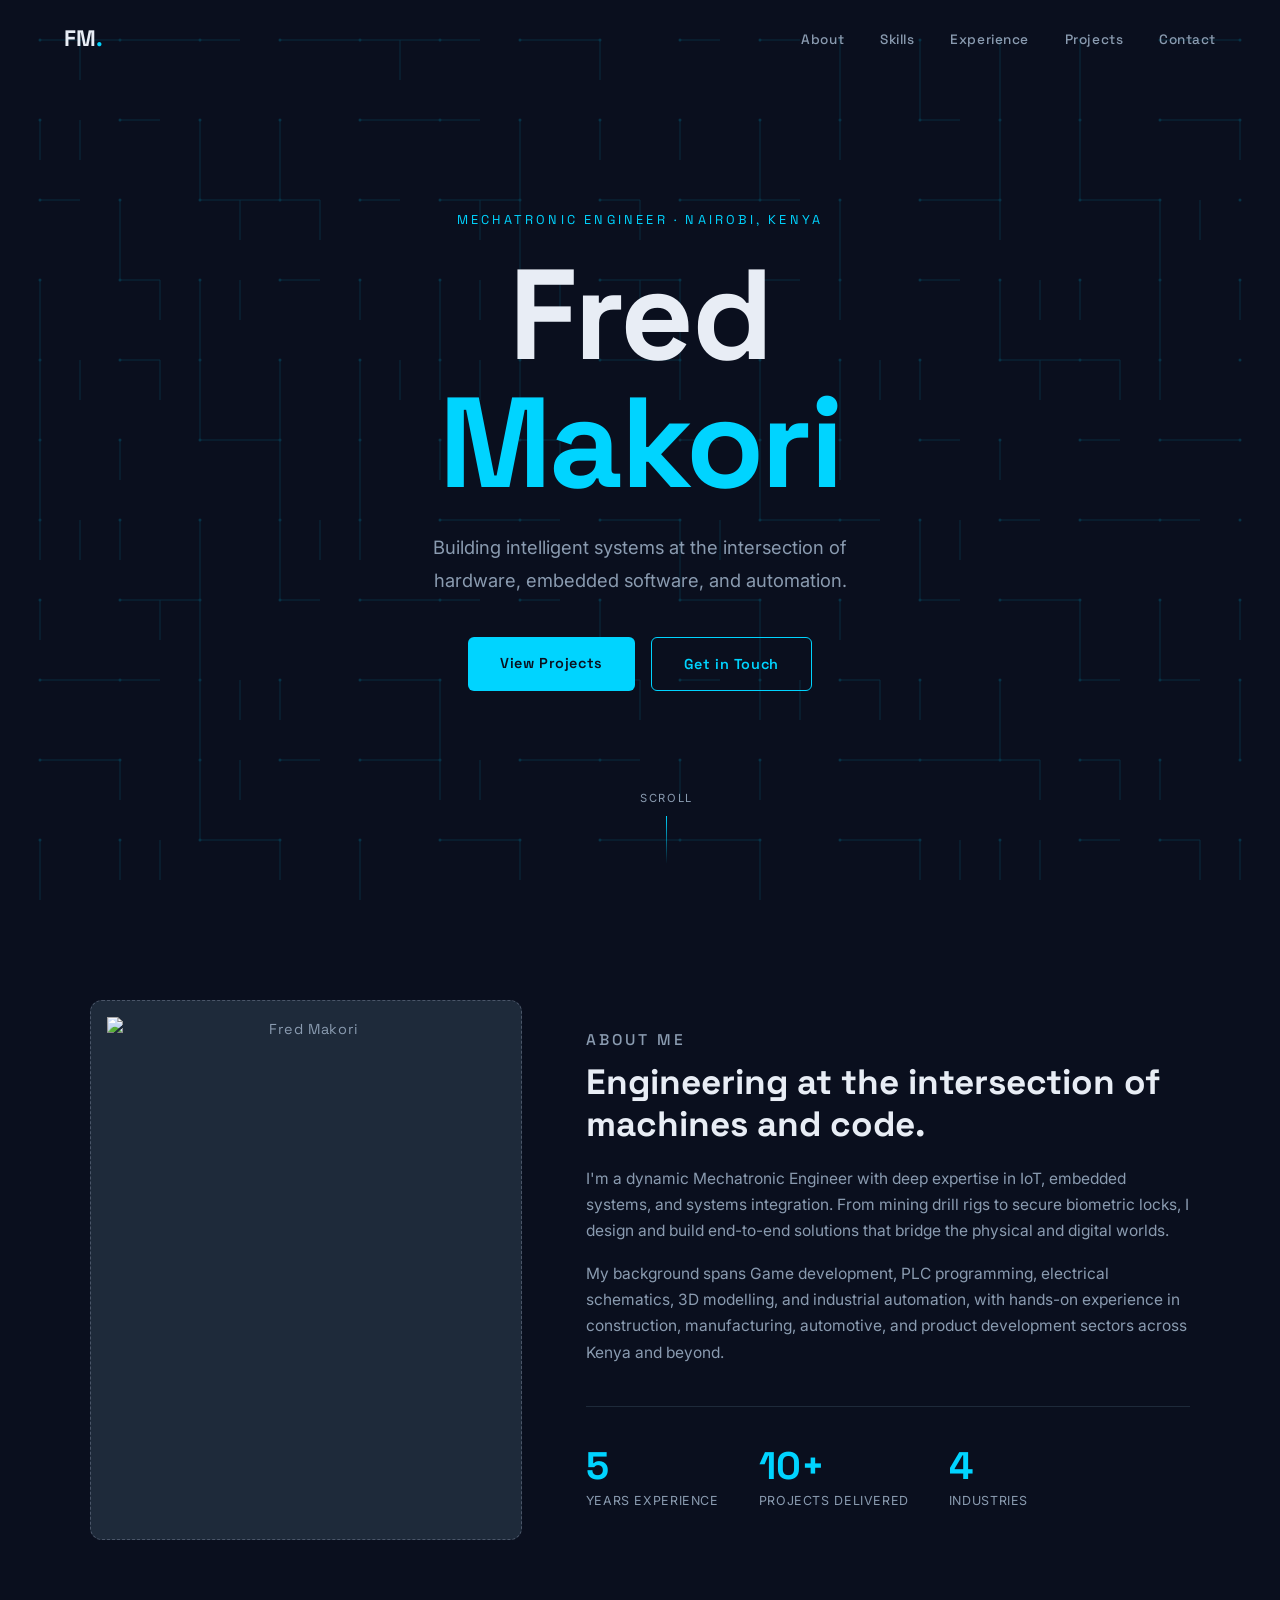
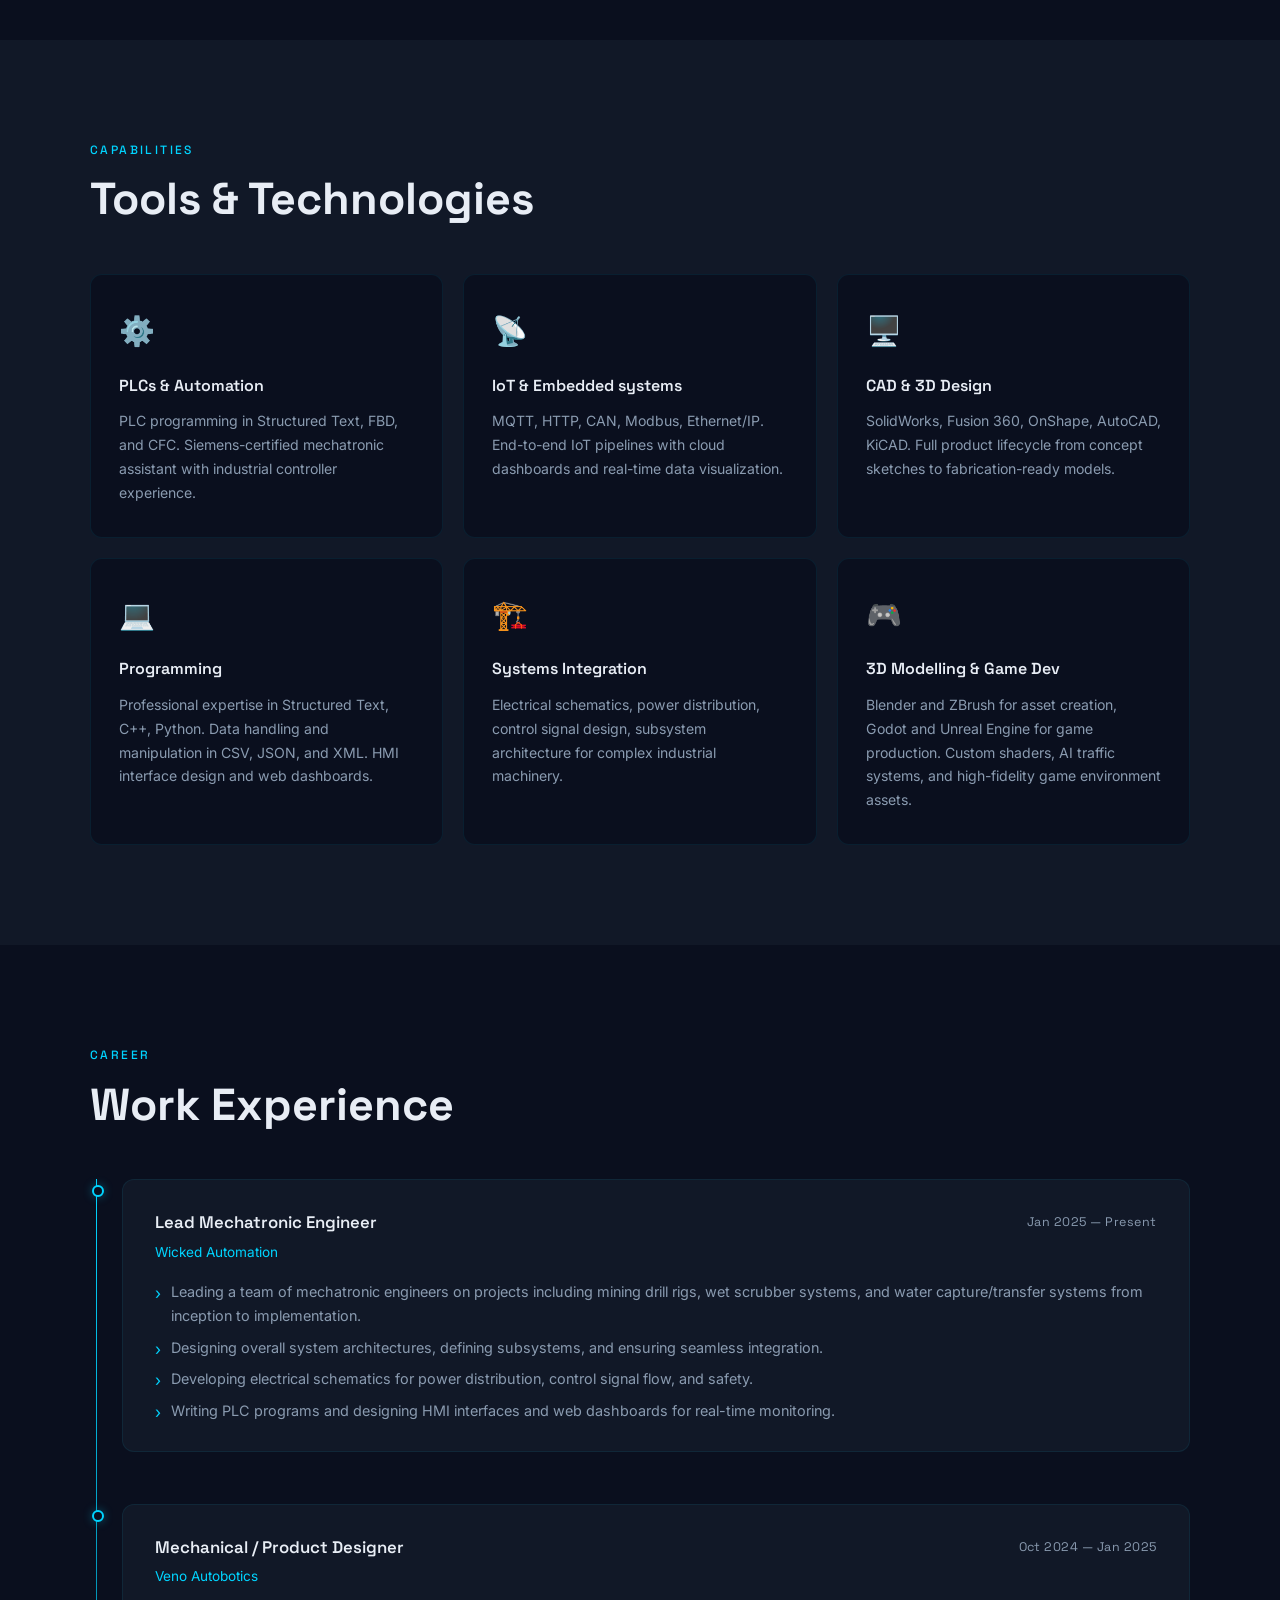
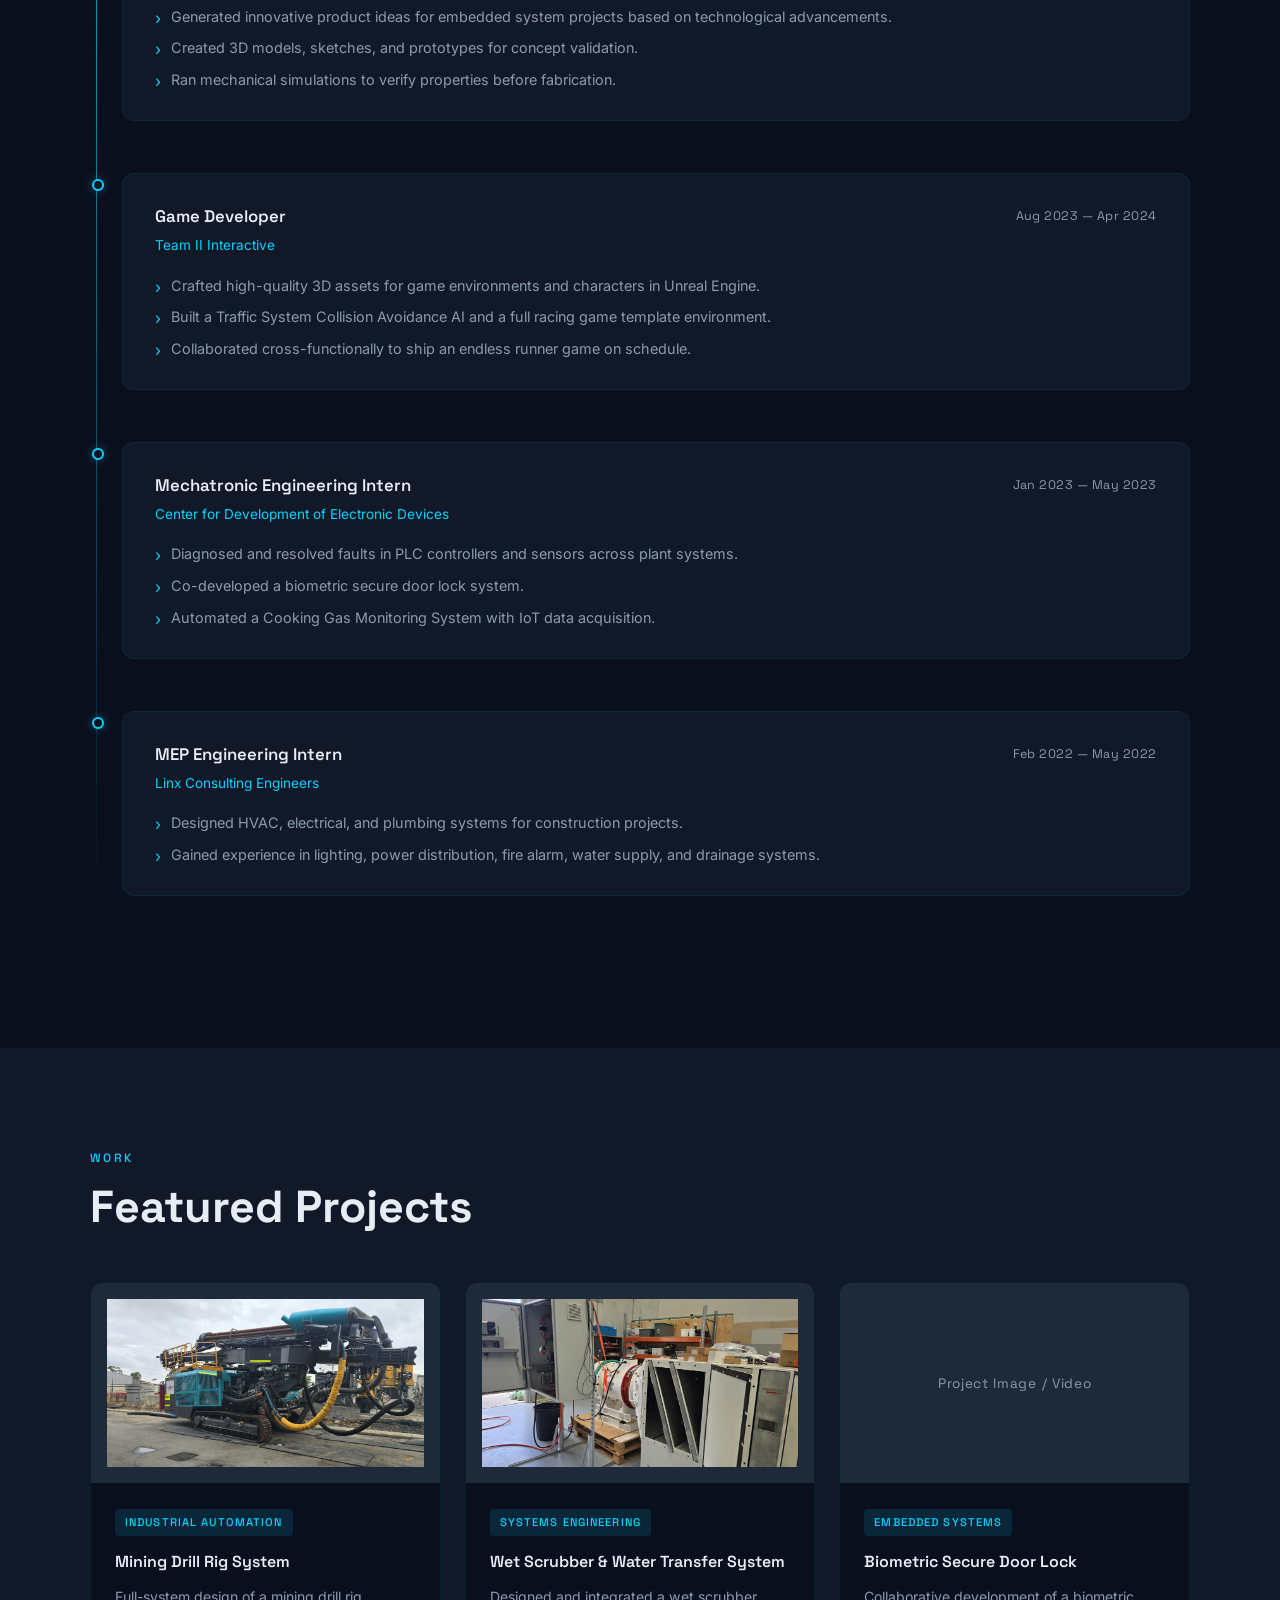
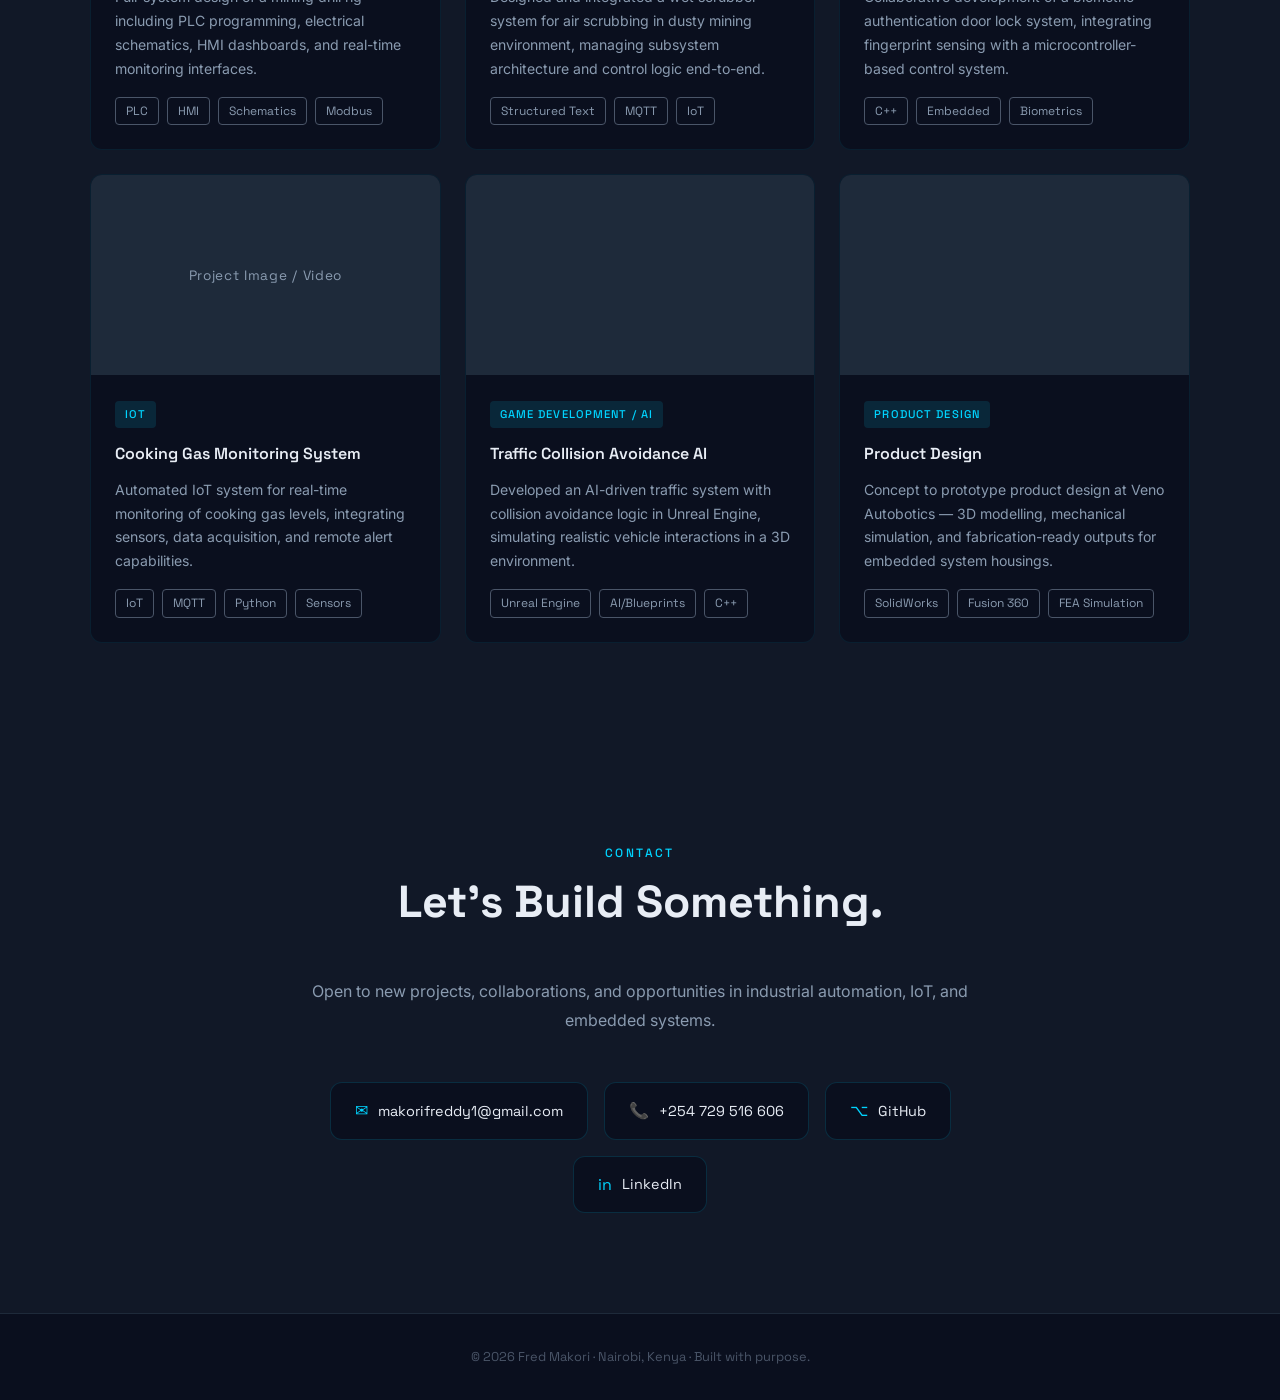
==== commit f853cfb8: "Update index.html" ====
--- a/index.html
+++ b/index.html
@@ -242,7 +242,7 @@
 
         <div class="project-card">
           <div class="project-media image-placeholder">
-            <img src="assets/rig1.jpg" alt="Mining Drill Rig" />
+            <img src="assets/rig2.webp" alt="Mining Drill Rig" />
             <!-- <video src="assets/project-drill-rig.mp4" autoplay muted loop></video> -->
           </div>
           <div class="project-info">
@@ -257,7 +257,7 @@
 
         <div class="project-card">
           <div class="project-media image-placeholder">
-           <img src="assets/scrubber1.jpg" alt="Wet Scrubber System" />
+           <img src="assets/scrubber1.webp" alt="Wet Scrubber System" />
           </div>
           <div class="project-info">
             <span class="project-tag">Systems Engineering</span>
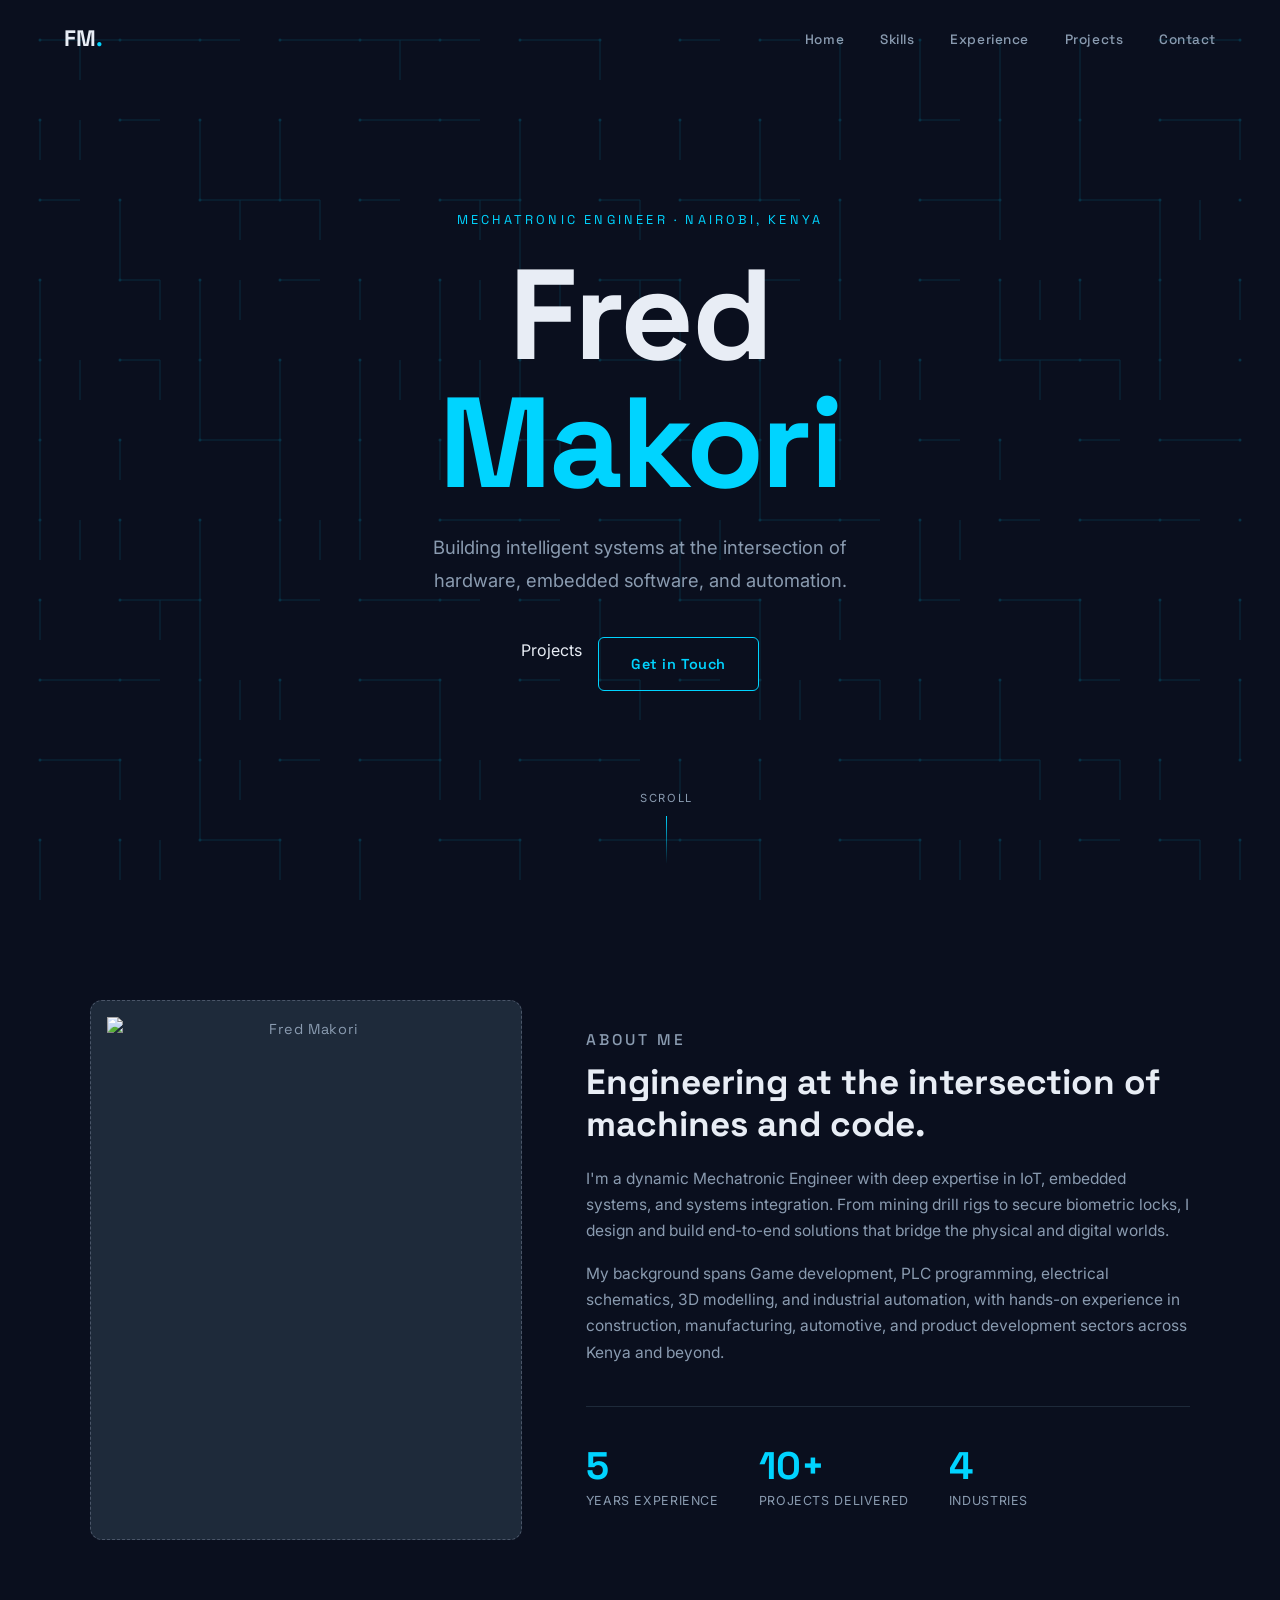
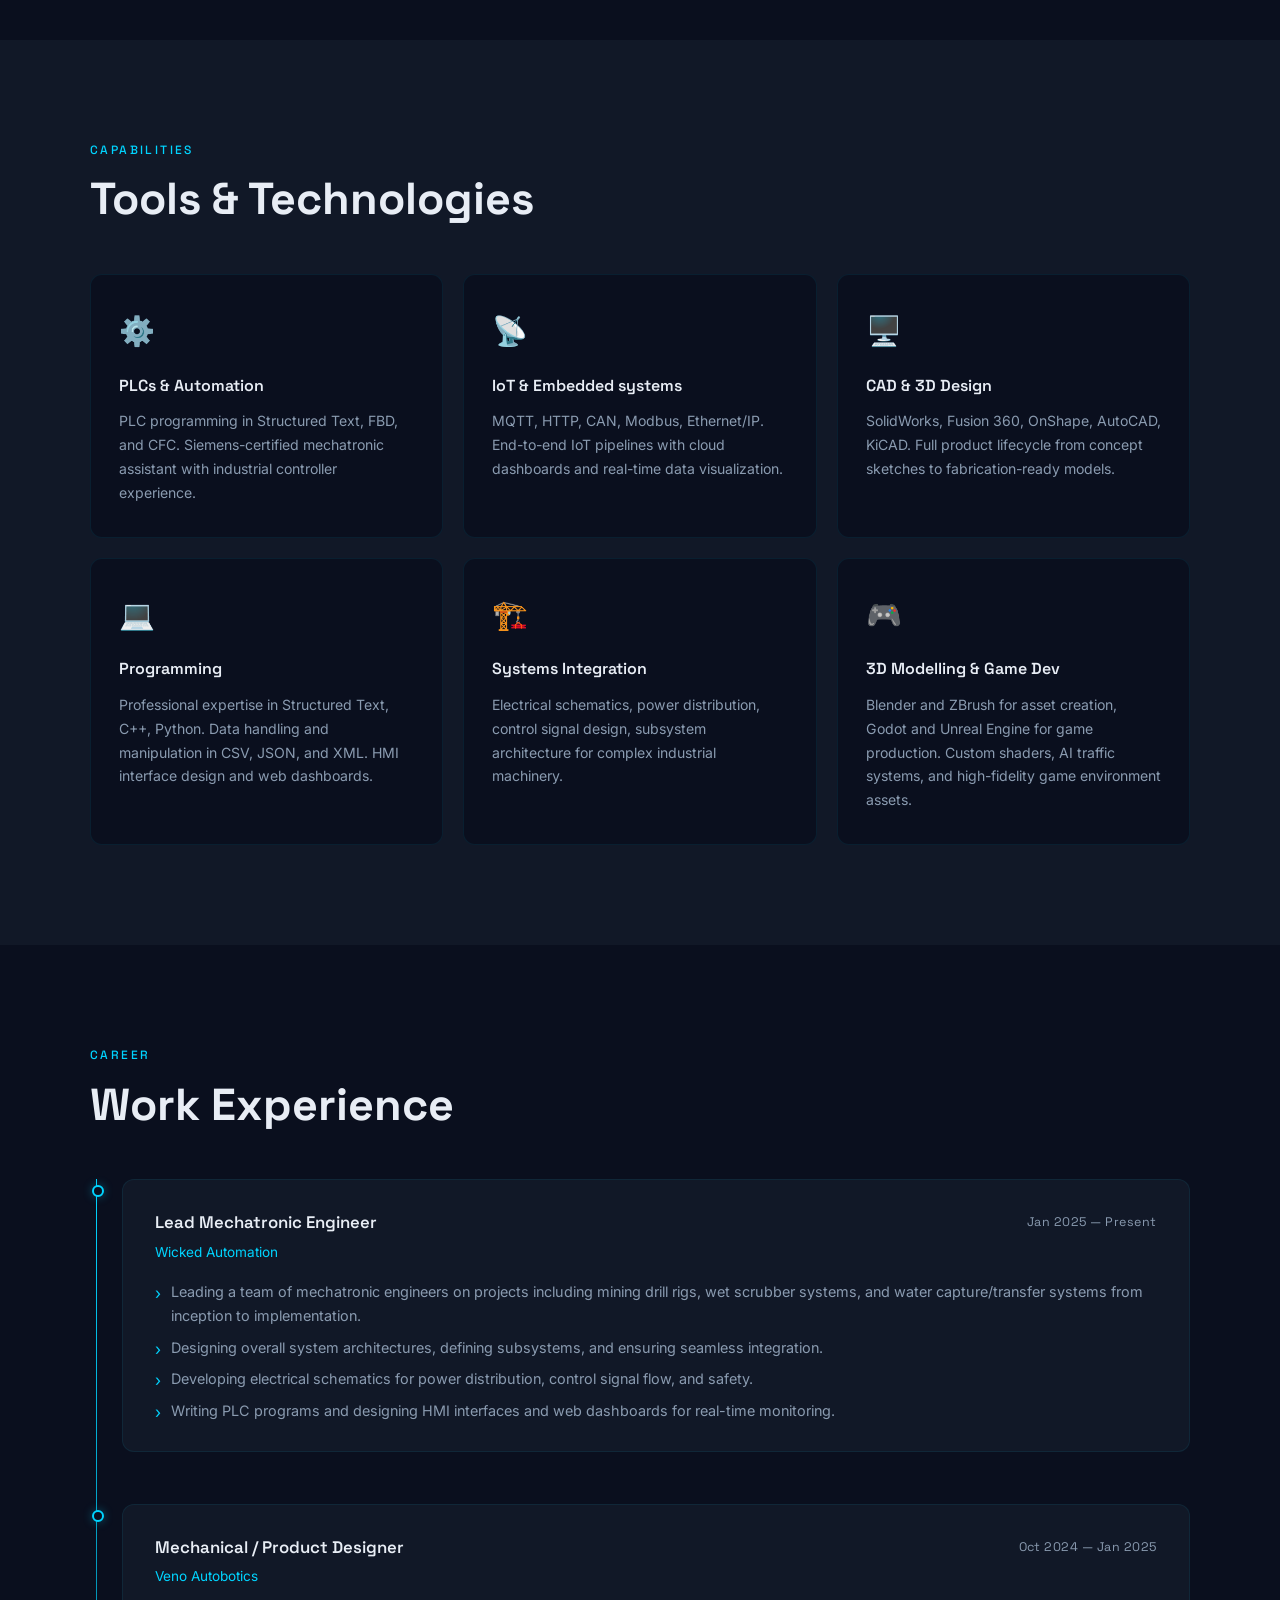
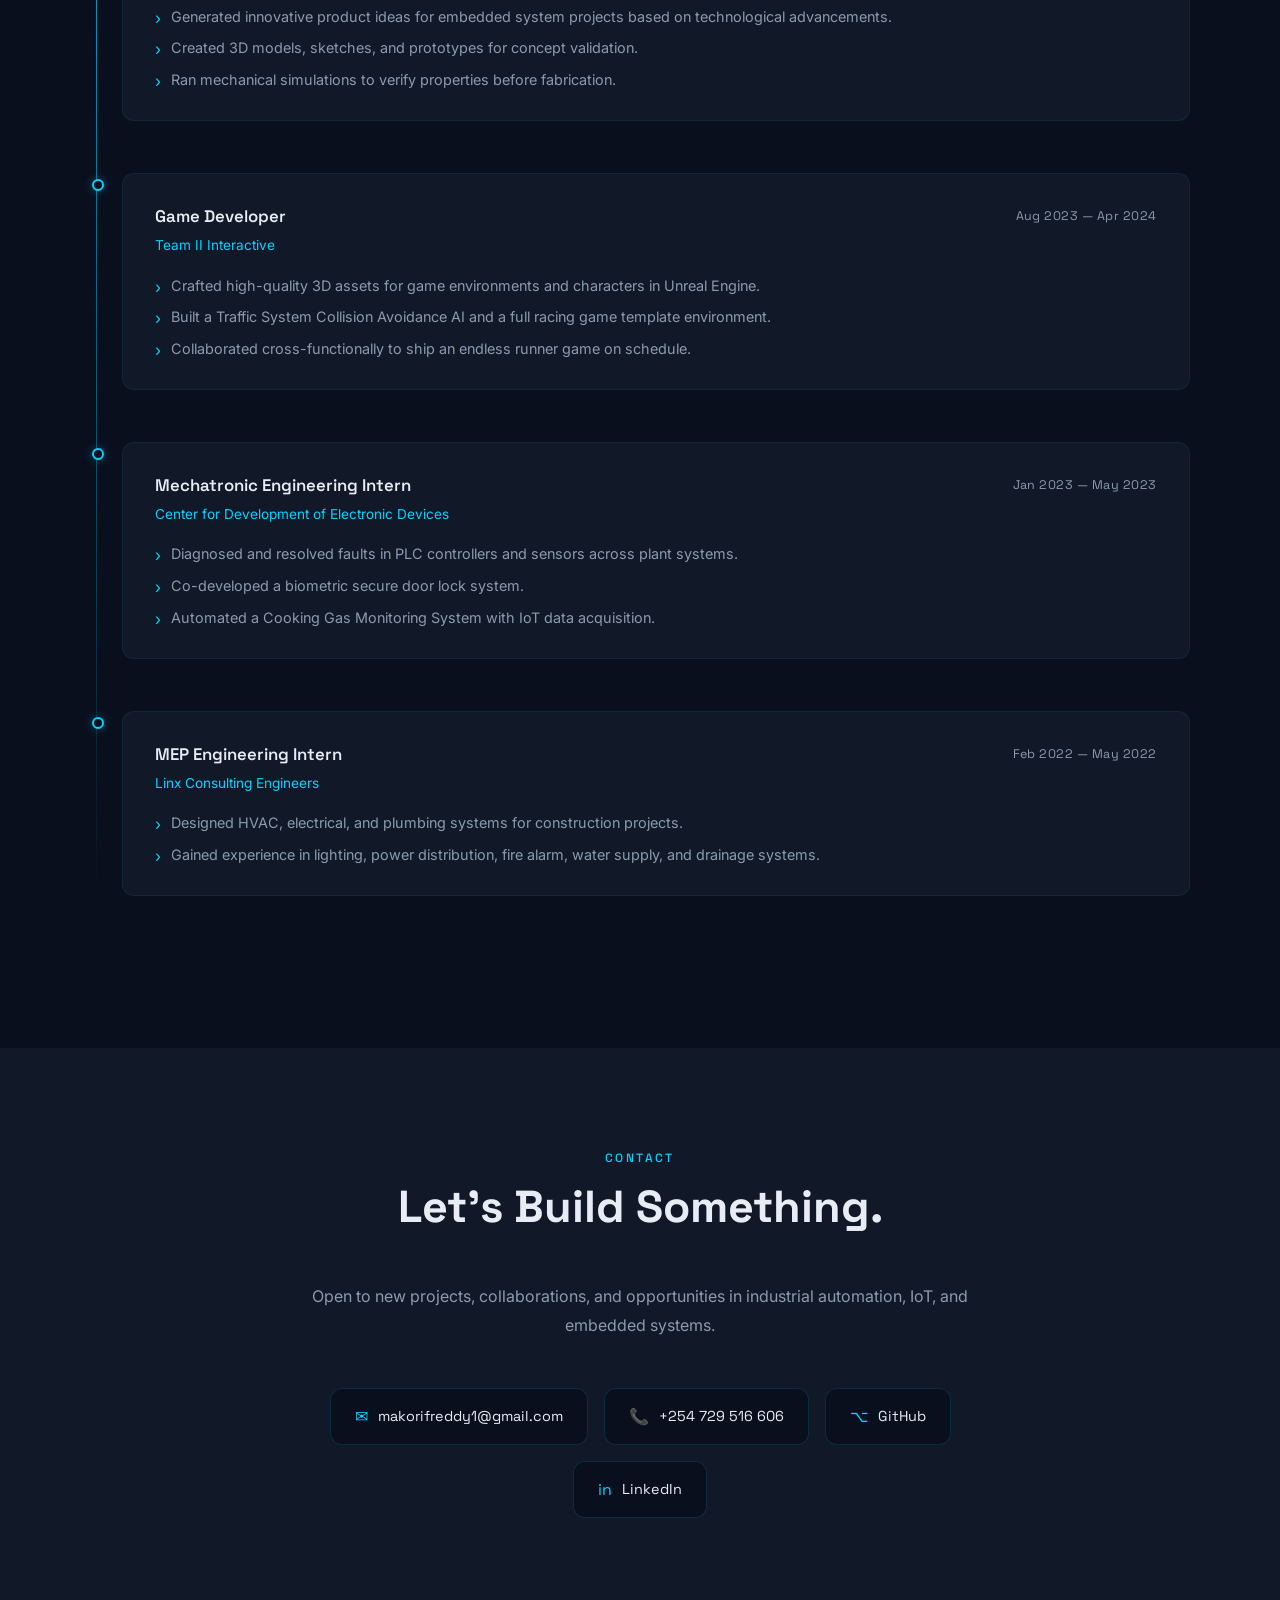
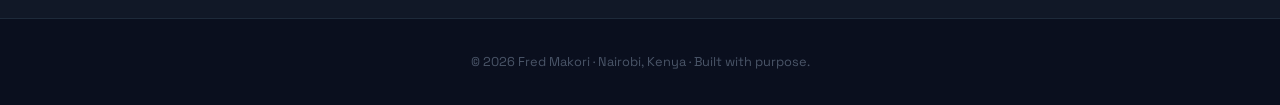
==== commit c09d2254: "Update index.html" ====
--- a/index.html
+++ b/index.html
@@ -3,7 +3,7 @@
 <head>
   <meta charset="UTF-8" />
   <meta name="viewport" content="width=device-width, initial-scale=1.0" />
-  <title>Fred Makori — Mechatronic Engineer</title>
+  <title>Fred Makori - Mechatronic Engineer</title>
   <link rel="stylesheet" href="style.css" />
   <link rel="preconnect" href="https://fonts.googleapis.com" />
   <link href="https://fonts.googleapis.com/css2?family=Space+Grotesk:wght@300;400;500;600;700&family=Inter:wght@300;400;500&display=swap" rel="stylesheet" />
@@ -14,10 +14,10 @@
   <nav id="navbar">
     <div class="nav-logo">FM<span class="dot">.</span></div>
     <ul class="nav-links">
-      <li><a href="#about">About</a></li>
+      <li><a href="#about">Home</a></li>
       <li><a href="#skills">Skills</a></li>
       <li><a href="#experience">Experience</a></li>
-      <li><a href="#projects">Projects</a></li>
+      <li><a href="projects.html">Projects</a></li>
       <li><a href="#contact">Contact</a></li>
     </ul>
     <button class="nav-toggle" id="navToggle" aria-label="Toggle navigation">
@@ -36,7 +36,7 @@
         hardware, embedded software, and automation.
       </p>
       <div class="hero-cta">
-        <a href="#projects" class="btn btn-primary">View Projects</a>
+       <a href="projects.html">Projects</a>
         <a href="#contact" class="btn btn-outline">Get in Touch</a>
       </div>
     </div>
@@ -232,105 +232,6 @@
       </div>
     </div>
   </section>
-
-  <!-- ========== PROJECTS ========== -->
-  <section id="projects" class="section section-dark">
-    <div class="container">
-      <p class="section-label">Work</p>
-      <h2 class="section-heading">Featured Projects</h2>
-      <div class="projects-grid">
-
-        <div class="project-card">
-          <div class="project-media image-placeholder">
-            <img src="assets/rig2.webp" alt="Mining Drill Rig" />
-            <!-- <video src="assets/project-drill-rig.mp4" autoplay muted loop></video> -->
-          </div>
-          <div class="project-info">
-            <span class="project-tag">Industrial Automation</span>
-            <h3>Mining Drill Rig System</h3>
-            <p>Full-system design of a mining drill rig including PLC programming, electrical schematics, HMI dashboards, and real-time monitoring interfaces.</p>
-            <div class="project-tech">
-              <span>PLC</span><span>HMI</span><span>Schematics</span><span>Modbus</span>
-            </div>
-          </div>
-        </div>
-
-        <div class="project-card">
-          <div class="project-media image-placeholder">
-           <img src="assets/scrubber1.webp" alt="Wet Scrubber System" />
-          </div>
-          <div class="project-info">
-            <span class="project-tag">Systems Engineering</span>
-            <h3>Wet Scrubber &amp; Water Transfer System</h3>
-            <p>Designed and integrated a wet scrubber system for air scrubbing in dusty mining environment, managing subsystem architecture and control logic end-to-end.</p>
-            <div class="project-tech">
-              <span>Structured Text</span><span>MQTT</span><span>IoT</span>
-            </div>
-          </div>
-        </div>
-
-        <div class="project-card">
-          <div class="project-media image-placeholder">
-            <span>Project Image / Video</span>
-            <!-- <img src="assets/project-biometric.jpg" alt="Biometric Door Lock" /> -->
-          </div>
-          <div class="project-info">
-            <span class="project-tag">Embedded Systems</span>
-            <h3>Biometric Secure Door Lock</h3>
-            <p>Collaborative development of a biometric authentication door lock system, integrating fingerprint sensing with a microcontroller-based control system.</p>
-            <div class="project-tech">
-              <span>C++</span><span>Embedded</span><span>Biometrics</span>
-            </div>
-          </div>
-        </div>
-
-        <div class="project-card">
-          <div class="project-media image-placeholder">
-            <span>Project Image / Video</span>
-            <!-- <img src="assets/project-gas.jpg" alt="Gas Monitoring System" /> -->
-          </div>
-          <div class="project-info">
-            <span class="project-tag">IoT</span>
-            <h3>Cooking Gas Monitoring System</h3>
-            <p>Automated IoT system for real-time monitoring of cooking gas levels, integrating sensors, data acquisition, and remote alert capabilities.</p>
-            <div class="project-tech">
-              <span>IoT</span><span>MQTT</span><span>Python</span><span>Sensors</span>
-            </div>
-          </div>
-        </div>
-
-        <div class="project-card">
-          <div class="project-media image-placeholder">
-			<iframe width="340" height="180" src="https://www.youtube-nocookie.com/embed/QSNVoKFaIB0?si=4NfPv0dH-A2UzHDh" title="YouTube video player" frameborder="0" allow="accelerometer; autoplay; clipboard-write; encrypted-media; gyroscope; picture-in-picture; web-share" referrerpolicy="strict-origin-when-cross-origin" allowfullscreen></iframe>
-          </div>
-          <div class="project-info">
-            <span class="project-tag">Game Development / AI</span>
-            <h3>Traffic Collision Avoidance AI</h3>
-            <p>Developed an AI-driven traffic system with collision avoidance logic in Unreal Engine, simulating realistic vehicle interactions in a 3D environment.</p>
-            <div class="project-tech">
-              <span>Unreal Engine</span><span>AI/Blueprints</span><span>C++</span>
-            </div>
-          </div>
-        </div>
-
-        <div class="project-card">
-          <div class="project-media image-placeholder">
-            <iframe width="340" height="180" src="https://www.youtube.com/embed/E3sLASMNJgo?si=ec5D4ooVhPjzx7dC" title="YouTube video player" frameborder="0" allow="accelerometer; autoplay; clipboard-write; encrypted-media; gyroscope; picture-in-picture; web-share" referrerpolicy="strict-origin-when-cross-origin" allowfullscreen></iframe>
-          </div>
-          <div class="project-info">
-            <span class="project-tag">Product Design</span>
-            <h3>Product Design</h3>
-            <p>Concept to prototype product design at Veno Autobotics — 3D modelling, mechanical simulation, and fabrication-ready outputs for embedded system housings.</p>
-            <div class="project-tech">
-              <span>SolidWorks</span><span>Fusion 360</span><span>FEA Simulation</span>
-            </div>
-          </div>
-        </div>
-
-      </div>
-    </div>
-  </section>
-
  
   <!-- ========== CONTACT ========== -->
   <section id="contact" class="section section-dark">
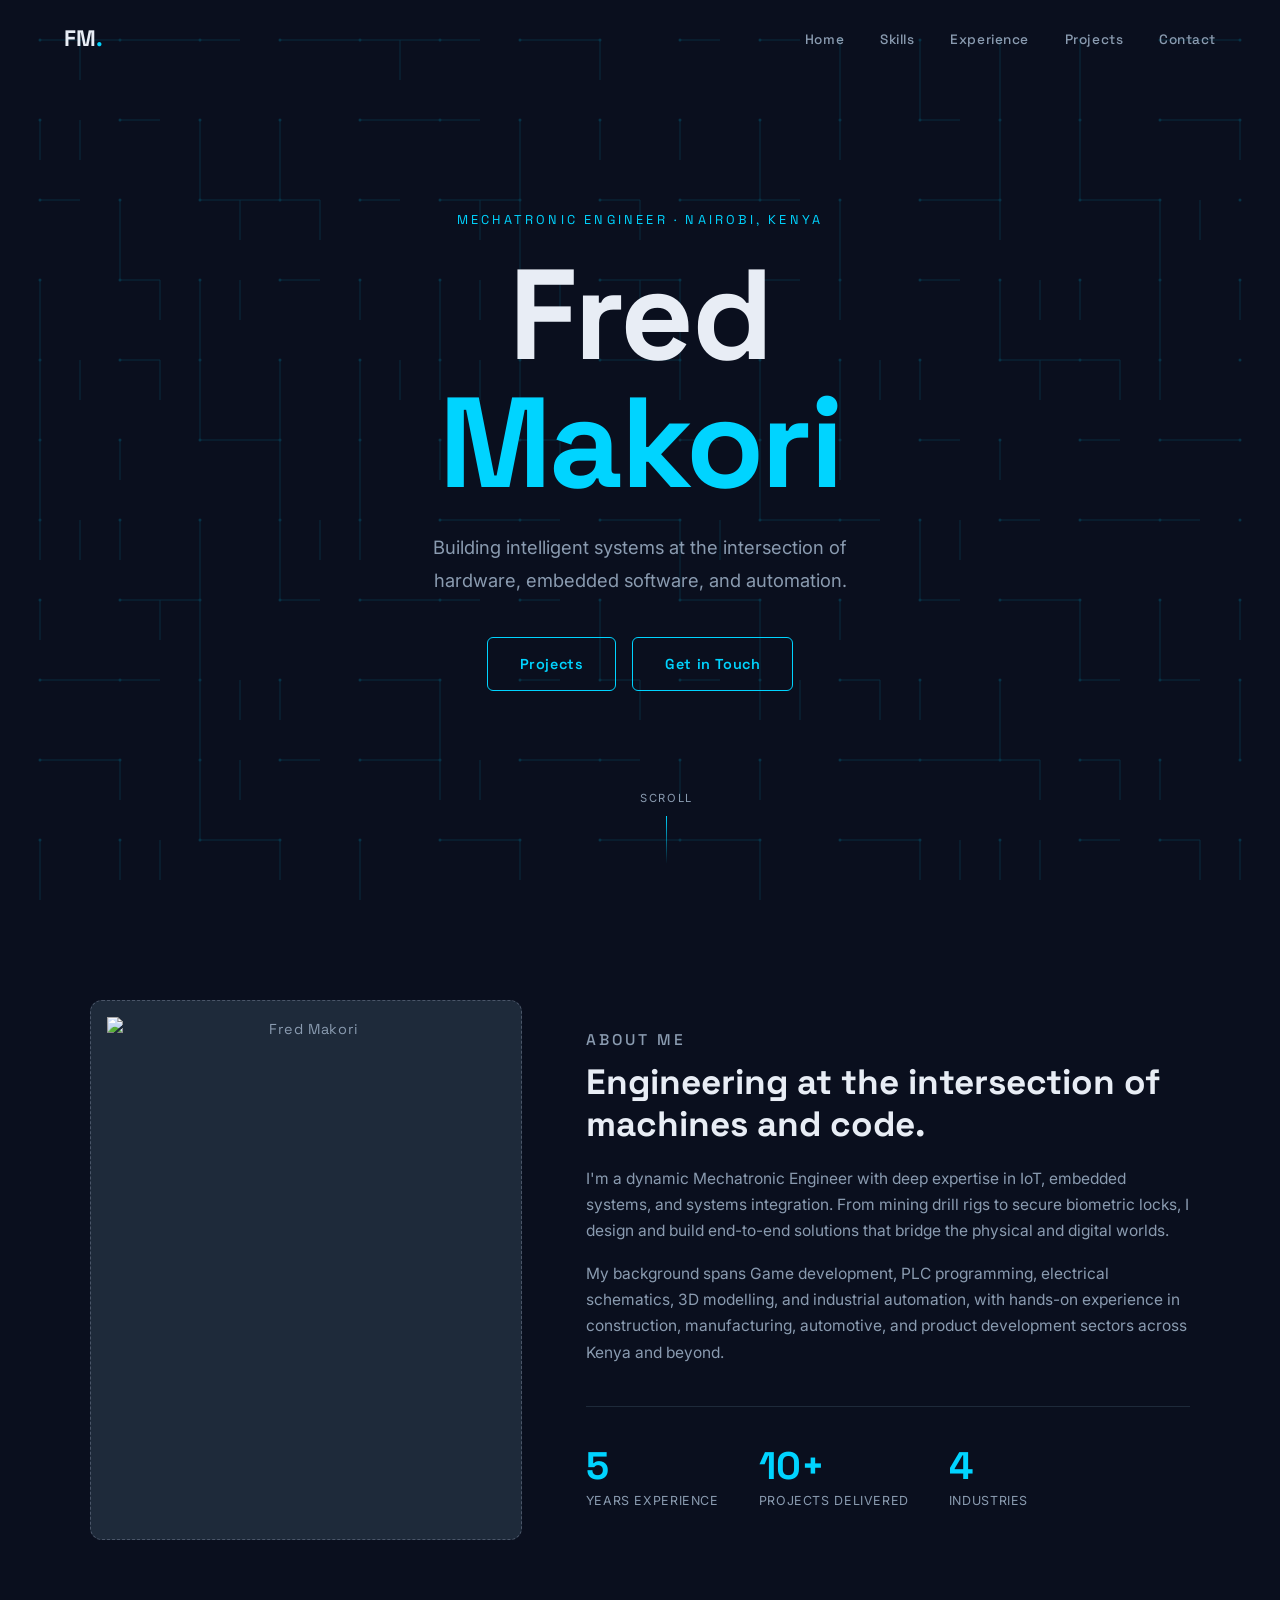
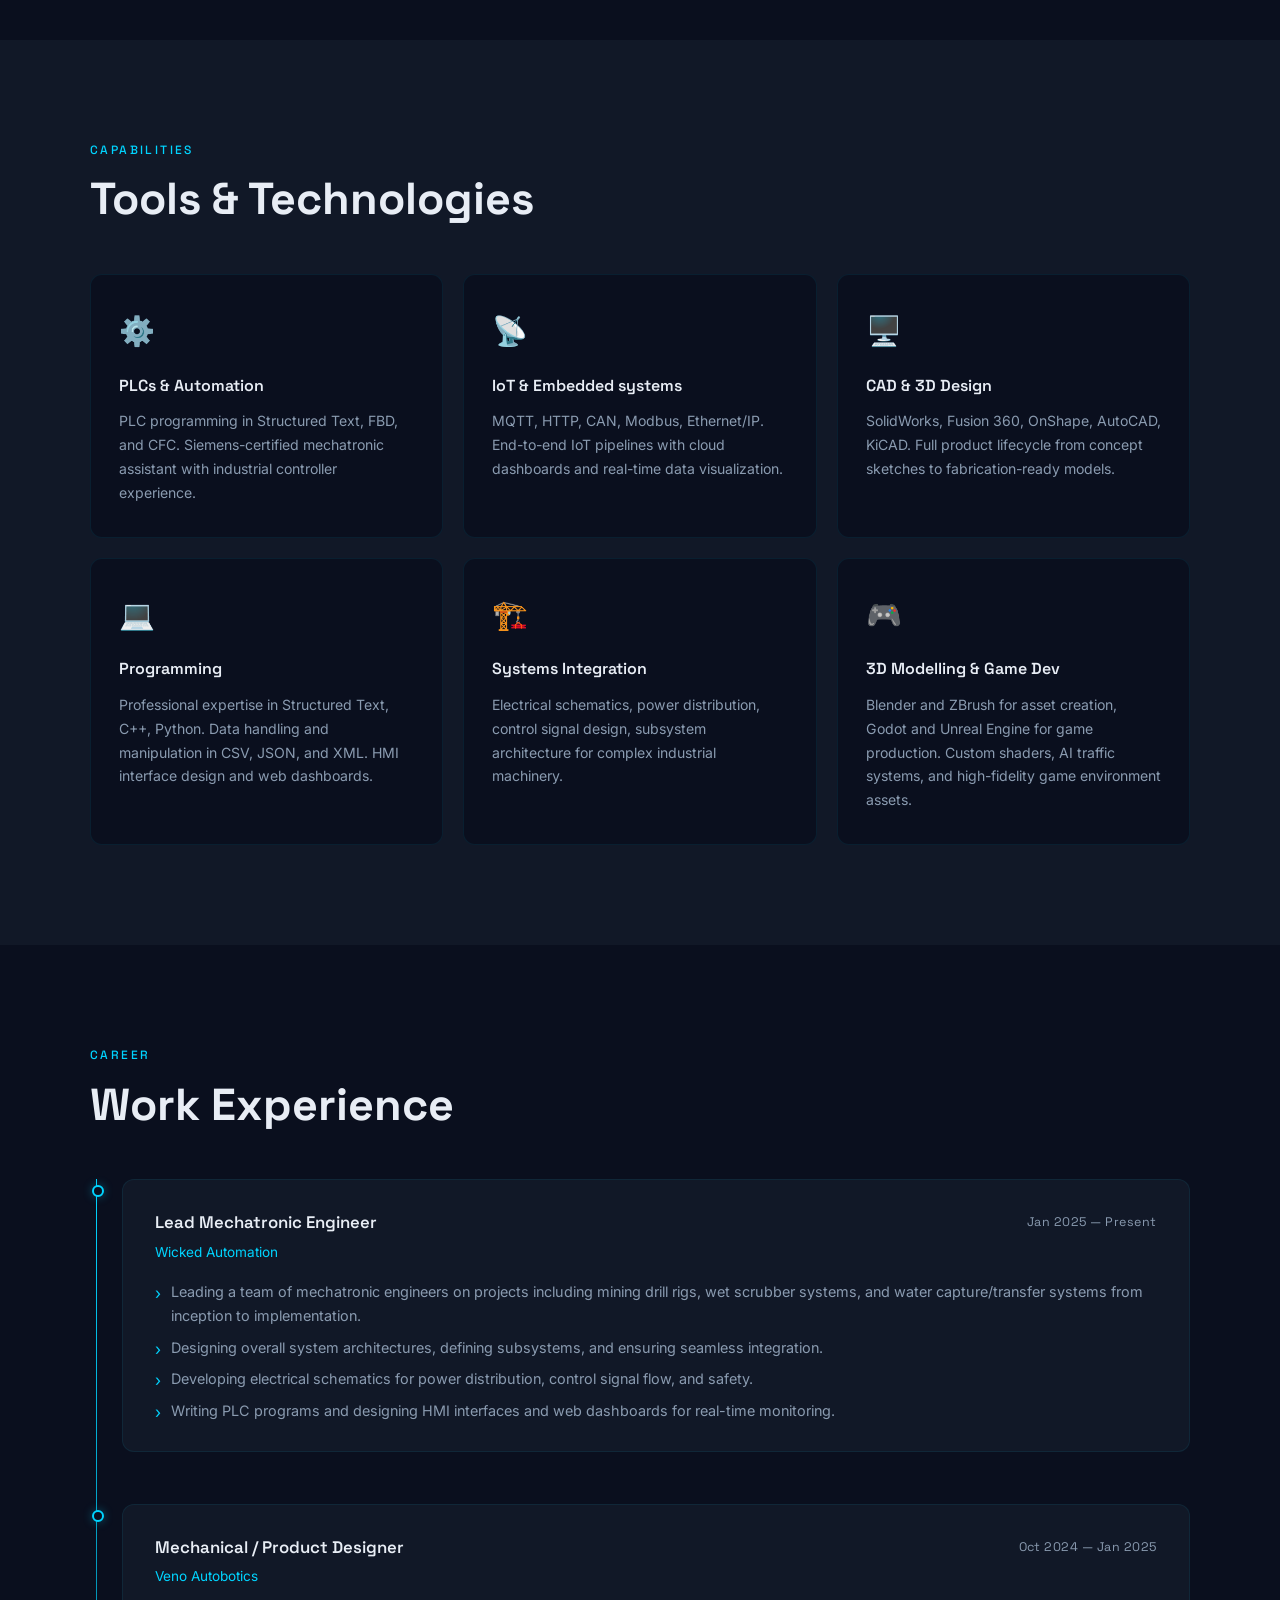
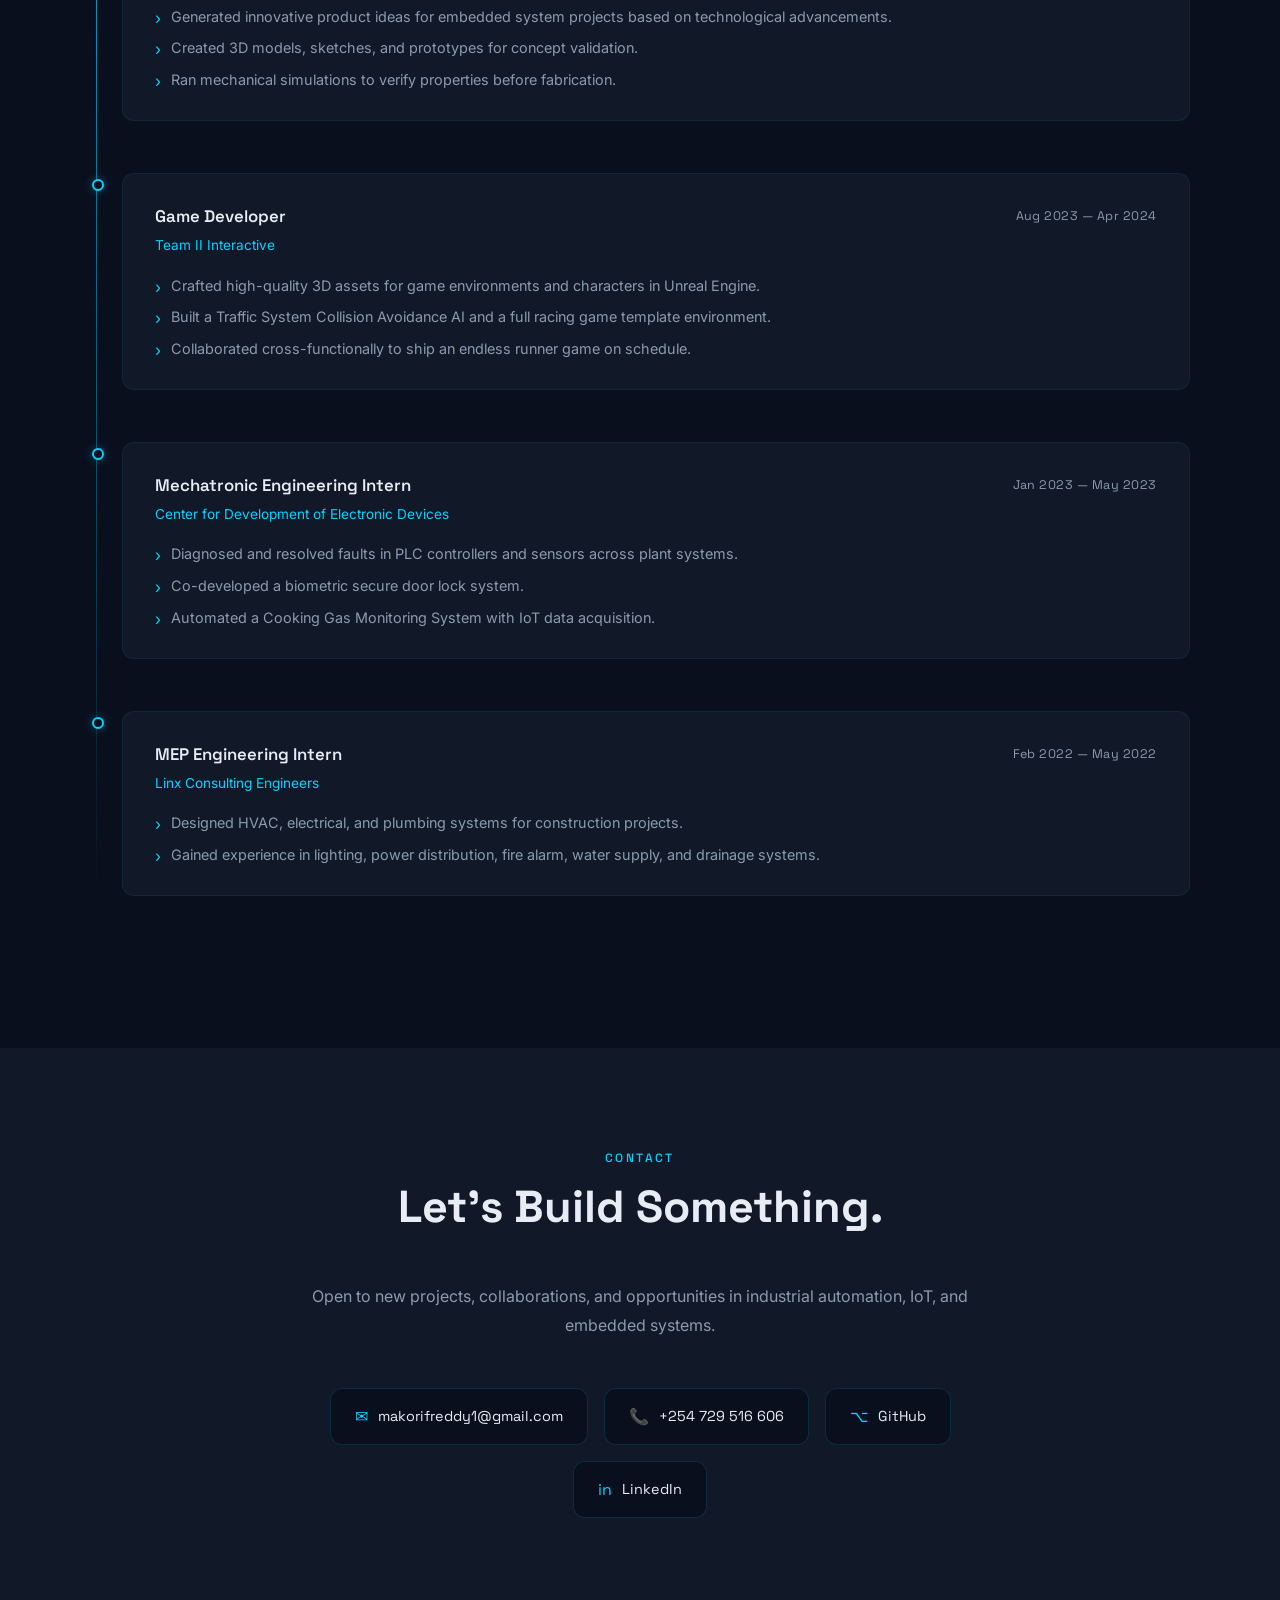
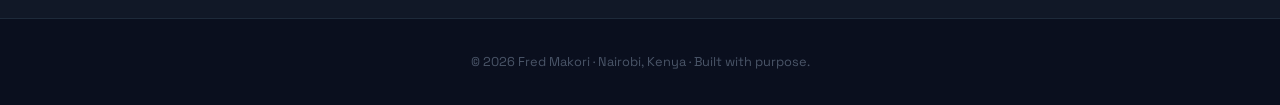
==== commit c10ed328: "Update index.html" ====
--- a/index.html
+++ b/index.html
@@ -36,7 +36,7 @@
         hardware, embedded software, and automation.
       </p>
       <div class="hero-cta">
-       <a href="projects.html">Projects</a>
+       <a href="projects.html" class="btn btn-outline">Projects</a>
         <a href="#contact" class="btn btn-outline">Get in Touch</a>
       </div>
     </div>
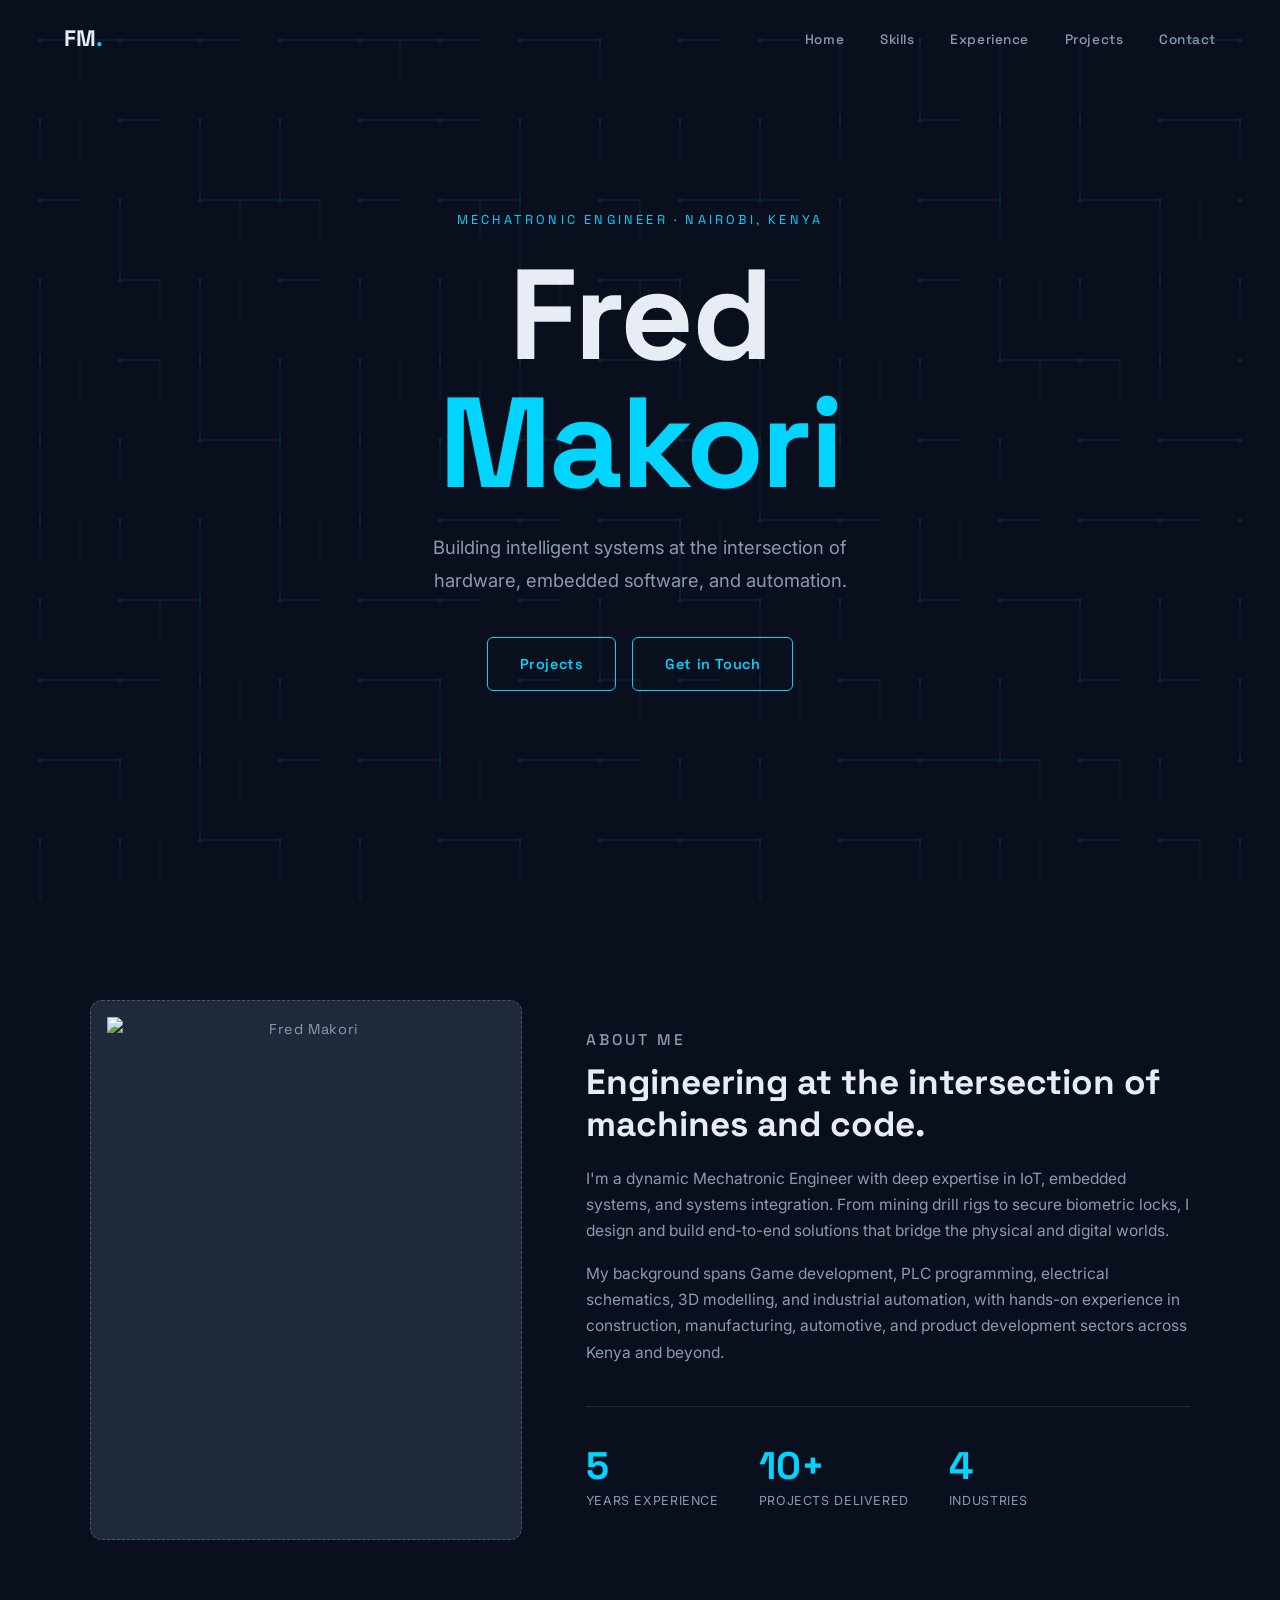
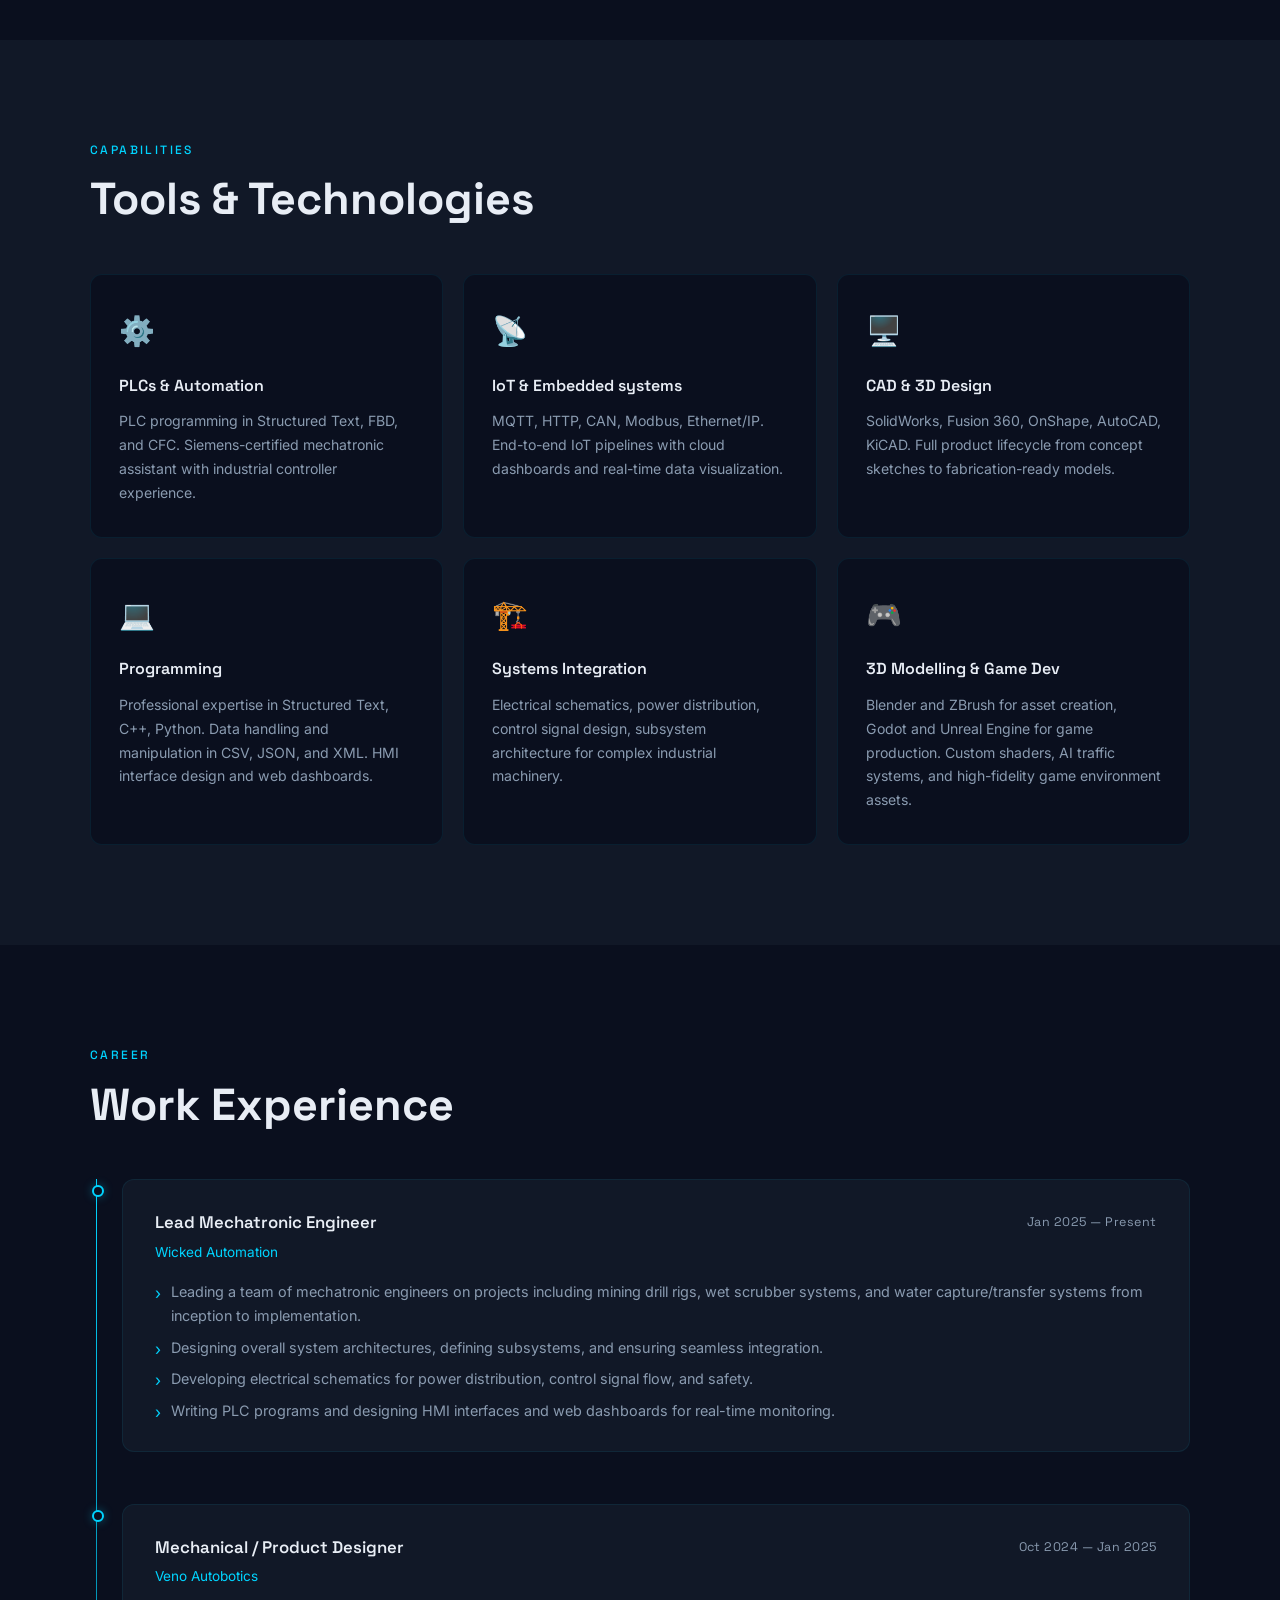
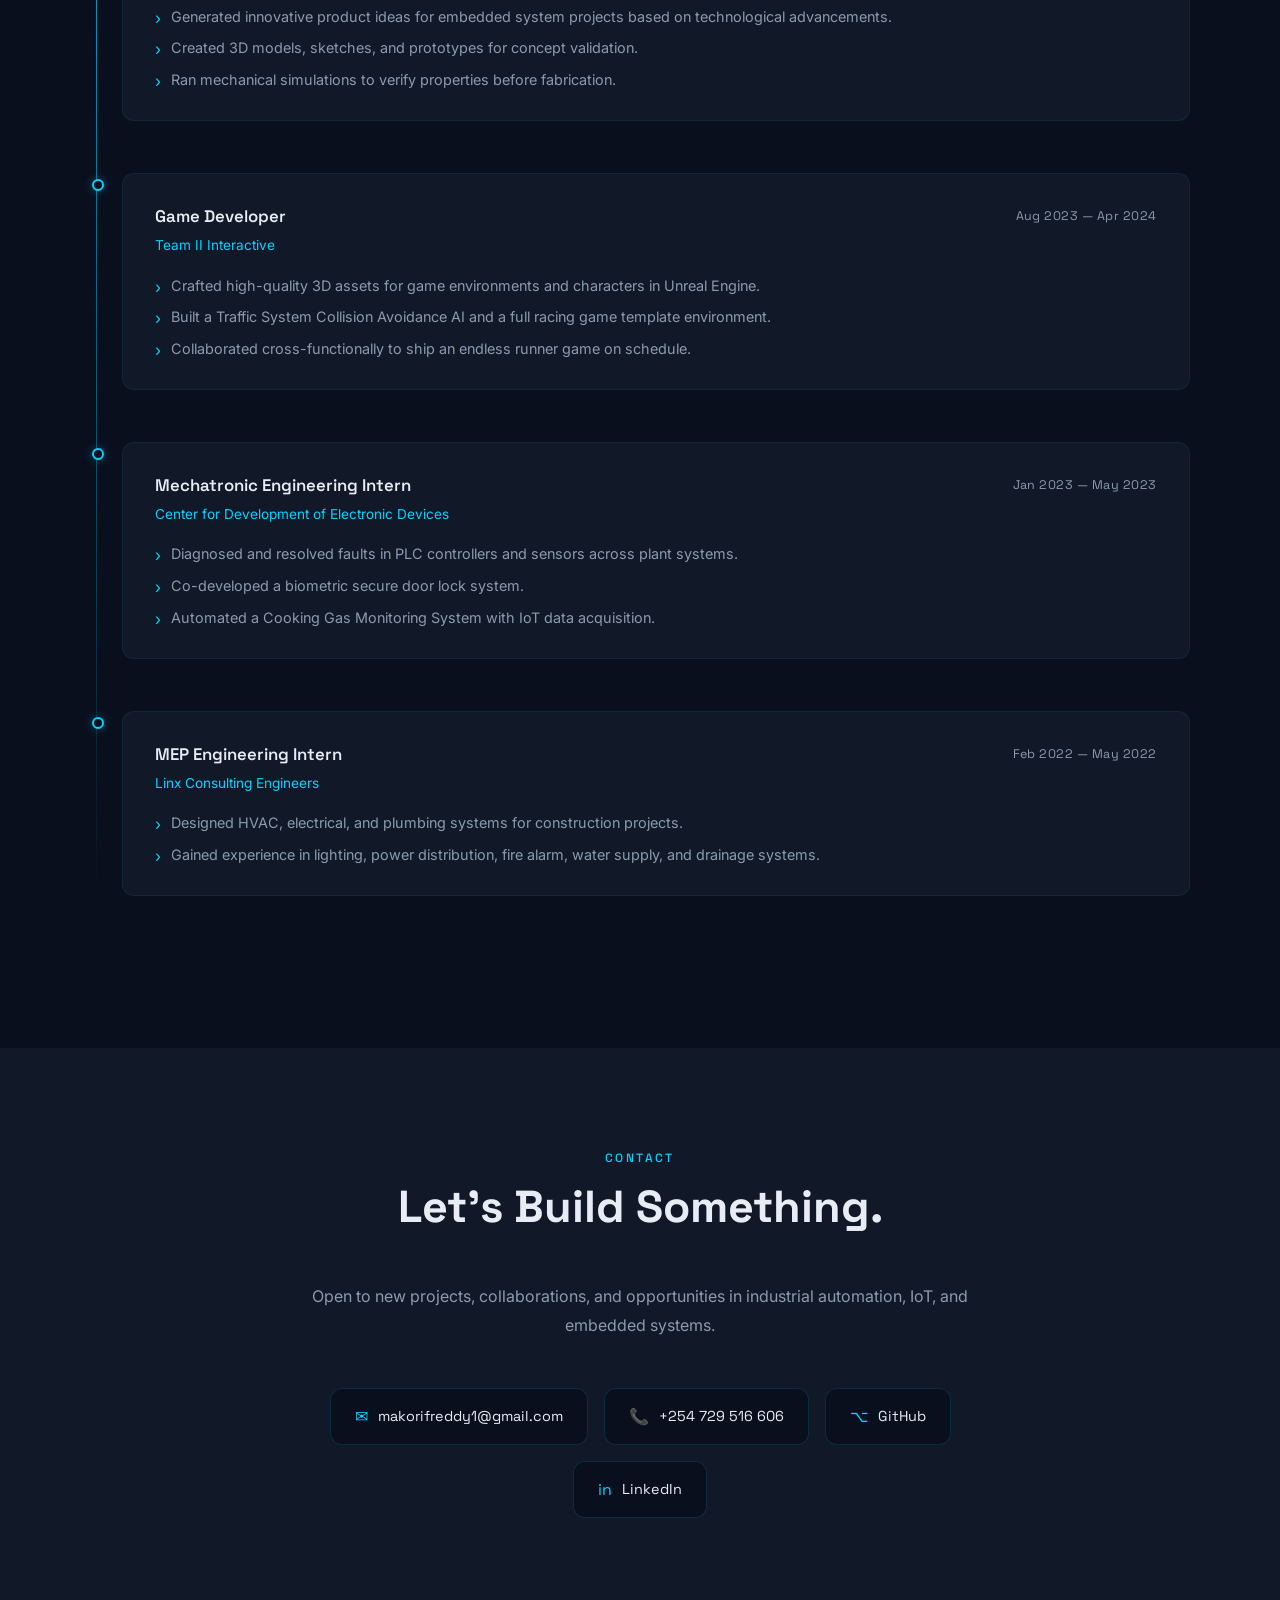
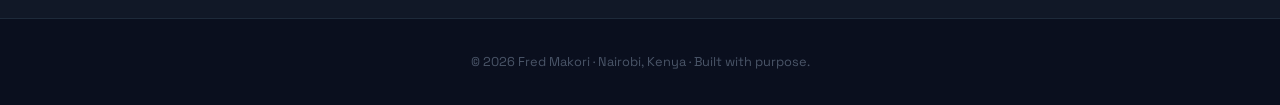
==== commit e6e570a8: "Update index.html" ====
--- a/index.html
+++ b/index.html
@@ -39,10 +39,6 @@
        <a href="projects.html" class="btn btn-outline">Projects</a>
         <a href="#contact" class="btn btn-outline">Get in Touch</a>
       </div>
-    </div>
-    <div class="hero-scroll-indicator">
-      <span>Scroll</span>
-      <div class="scroll-line"></div>
     </div>
   </section>
 
--- a/style.css
+++ b/style.css
@@ -1,7 +1,3 @@
-/* =============================================
-   FRED MAKORI — PORTFOLIO STYLESHEET
-   ============================================= */
-
 /* ---------- TOKENS ---------- */
 :root {
   --navy:       #0A0F1E;
@@ -118,6 +114,8 @@
   letter-spacing: 0.05em;
   text-align: center;
   padding: 16px;
+  min-height: 400px; 
+  min-width: 400px;
 }
 
 /* ---------- NAVBAR ---------- */
@@ -277,6 +275,8 @@
 }
 
 .scroll-line {
+  display: flex;
+  justify-content: center;
   width: 1px;
   height: 48px;
   background: linear-gradient(to bottom, var(--cyan), transparent);
@@ -466,126 +466,51 @@
 }
 
 /* ---------- PROJECTS ---------- */
-.projects-grid {
-  display: grid;
-  grid-template-columns: repeat(auto-fill, minmax(320px, 1fr));
-  gap: 24px;
-}
-
 .project-card {
+  display: flex;
+  flex-direction: row;
+  align-items: stretch; /* Ensures info and media match height */
   background: var(--navy);
-  border: 1px solid rgba(0, 212, 255, 0.08);
-  border-radius: var(--radius);
+  border: 1px solid rgba(0, 212, 255, 0.1);
+  border-radius: 12px;
   overflow: hidden;
-  transition: transform var(--transition), box-shadow var(--transition), border-color var(--transition);
-}
-
-.project-card:hover {
-  transform: translateY(-6px);
-  box-shadow: 0 16px 48px rgba(0, 0, 0, 0.4);
-  border-color: rgba(0, 212, 255, 0.3);
+  transition: transform 0.3s ease, box-shadow 0.3s ease, border-color 0.3s ease;
 }
 
 .project-media {
-  height: 200px;
-  border-radius: 0;
-}
-
-.project-media.image-placeholder { border: none; border-radius: 0; }
-
-.project-info { padding: 24px; }
-
-.project-tag {
-  font-family: var(--font-display);
-  font-size: 0.7rem;
-  font-weight: 500;
-  letter-spacing: 0.1em;
-  text-transform: uppercase;
-  color: var(--cyan);
-  background: var(--cyan-dim);
-  padding: 4px 10px;
-  border-radius: 4px;
-  display: inline-block;
-  margin-bottom: 12px;
-}
-
-.project-info h3 {
-  font-family: var(--font-display);
-  font-size: 1rem;
-  font-weight: 600;
-  margin-bottom: 10px;
-  color: var(--white);
-}
-
-.project-info p {
-  font-size: 0.88rem;
-  color: var(--grey);
-  margin-bottom: 16px;
-  line-height: 1.7;
-}
-
-.project-tech {
-  display: flex;
-  flex-wrap: wrap;
-  gap: 8px;
-}
-
-.project-tech span {
-  font-size: 0.75rem;
-  font-family: var(--font-display);
-  color: var(--grey);
-  border: 1px solid var(--grey-dark);
-  padding: 3px 10px;
-  border-radius: 4px;
-}
-
-/* ---------- EDUCATION ---------- */
-.edu-grid {
-  display: grid;
-  grid-template-columns: repeat(auto-fill, minmax(280px, 1fr));
-  gap: 24px;
-}
-
-.edu-card {
-  background: var(--navy-card);
-  border: 1px solid rgba(0, 212, 255, 0.08);
-  border-radius: var(--radius);
-  padding: 32px 28px;
-  transition: border-color var(--transition);
-}
-
-.edu-card:hover { border-color: rgba(0, 212, 255, 0.3); }
-
-.edu-year {
-  font-family: var(--font-display);
-  font-size: 2rem;
-  font-weight: 700;
-  color: var(--cyan-dim);
-  display: block;
-  margin-bottom: 12px;
-  -webkit-text-stroke: 1px var(--cyan);
-  color: transparent;
-}
-
-.edu-card h3 {
-  font-family: var(--font-display);
-  font-size: 0.97rem;
-  font-weight: 600;
-  color: var(--white);
-  margin-bottom: 6px;
-}
-
-.edu-school {
-  font-size: 0.82rem;
-  color: var(--cyan);
-  display: block;
-  margin-bottom: 12px;
-}
-
-.edu-card p {
-  font-size: 0.87rem;
-  color: var(--grey);
-  line-height: 1.65;
+  width: 40%;
+  min-height: 250px;
+  display: flex;
+  align-items: center;
+  justify-content: center;
+  overflow: hidden;
+}
+
+.project-media img, 
+.project-media iframe {
+  width: 100%;
+  height: 100%;
+  object-fit: cover; /* Ensures images fill the space without distortion */
+}
+
+.project-info {
+  width: 60%;
+  padding: 32px; /* Increased padding for better readability */
+  display: flex;
+  flex-direction: column;
+  justify-content: center;
+}
+
+/* Ensure mobile layout remains clean */
+@media (max-width: 768px) {
+  .project-card {
+    flex-direction: column;
+  }
+  .project-media, .project-info {
+    width: 100%;
+  }
+  .project-media { min-height: 200px; }
+  .project-info { padding: 24px; }
 }
 
 /* ---------- CONTACT ---------- */
@@ -696,4 +621,4 @@
 
 @media (prefers-reduced-motion: reduce) {
   *, *::before, *::after { animation-duration: 0.01ms !important; transition-duration: 0.01ms !important; }
-}+}
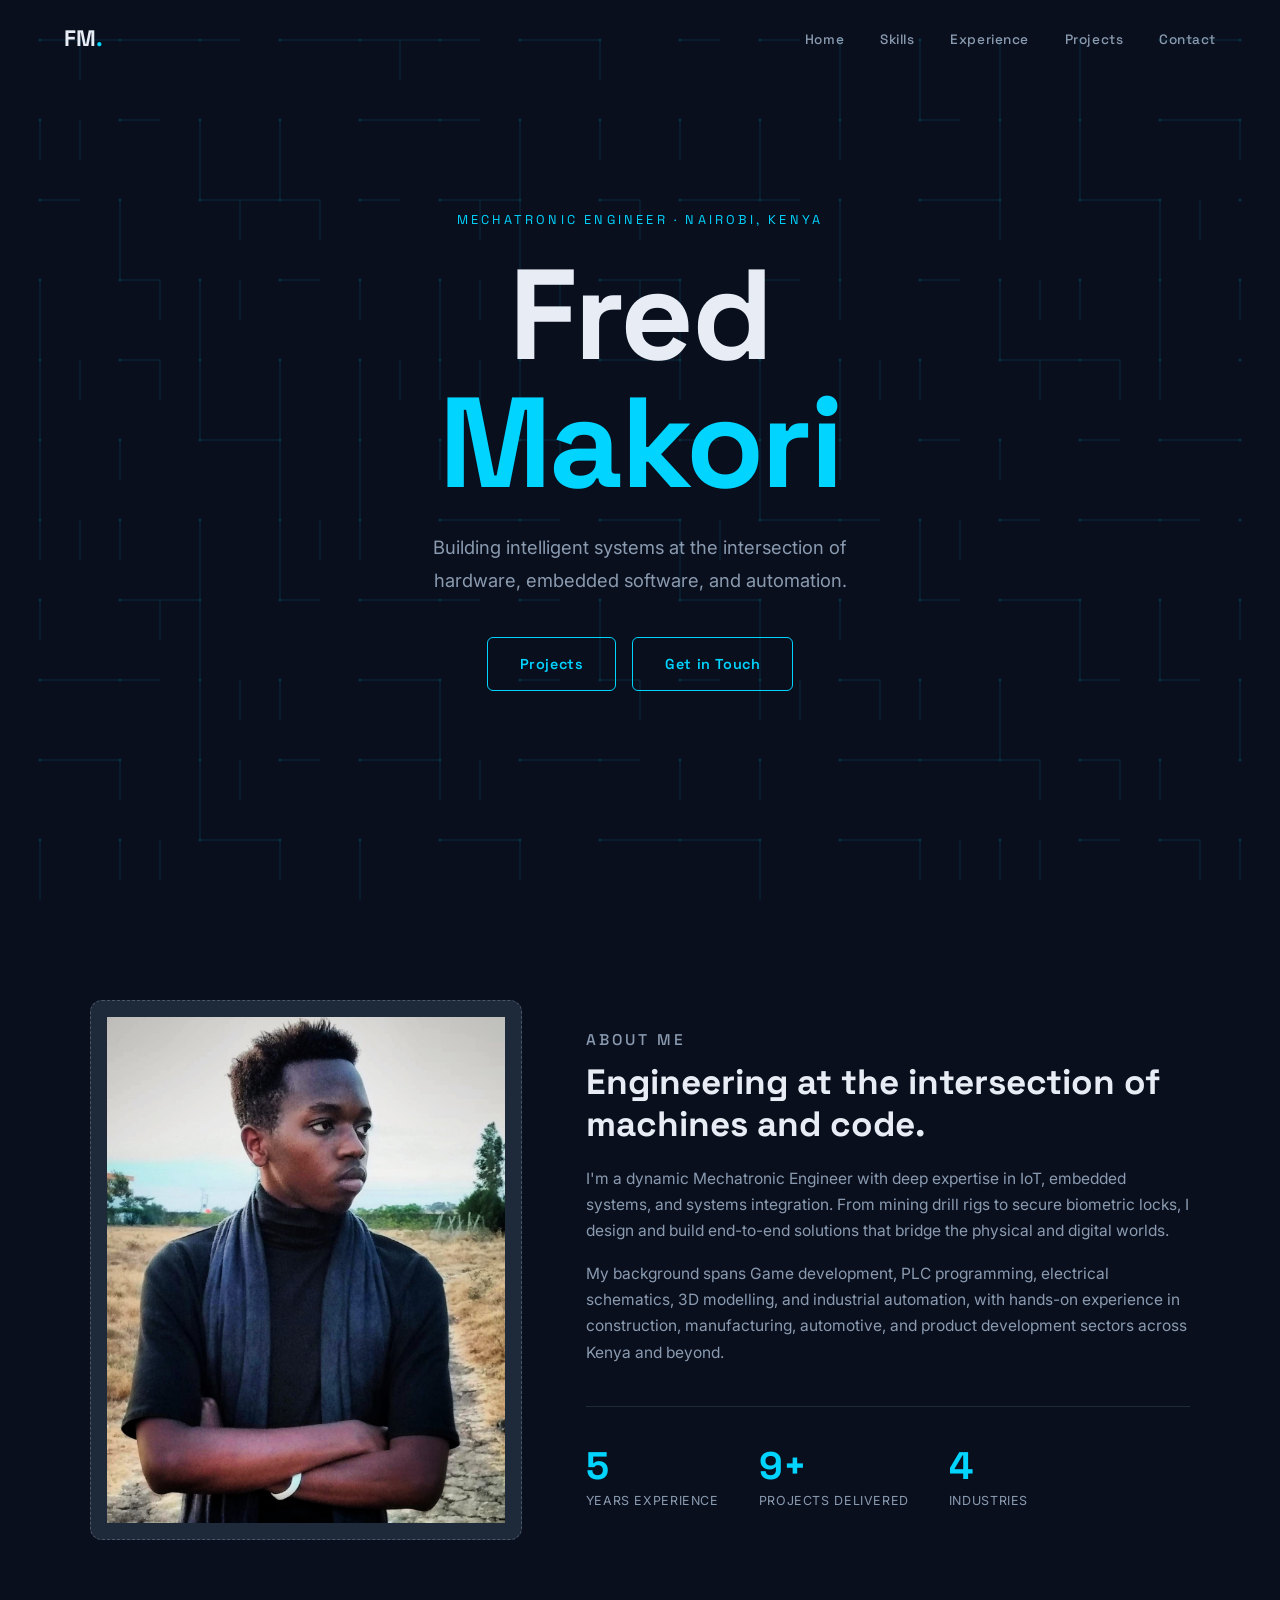
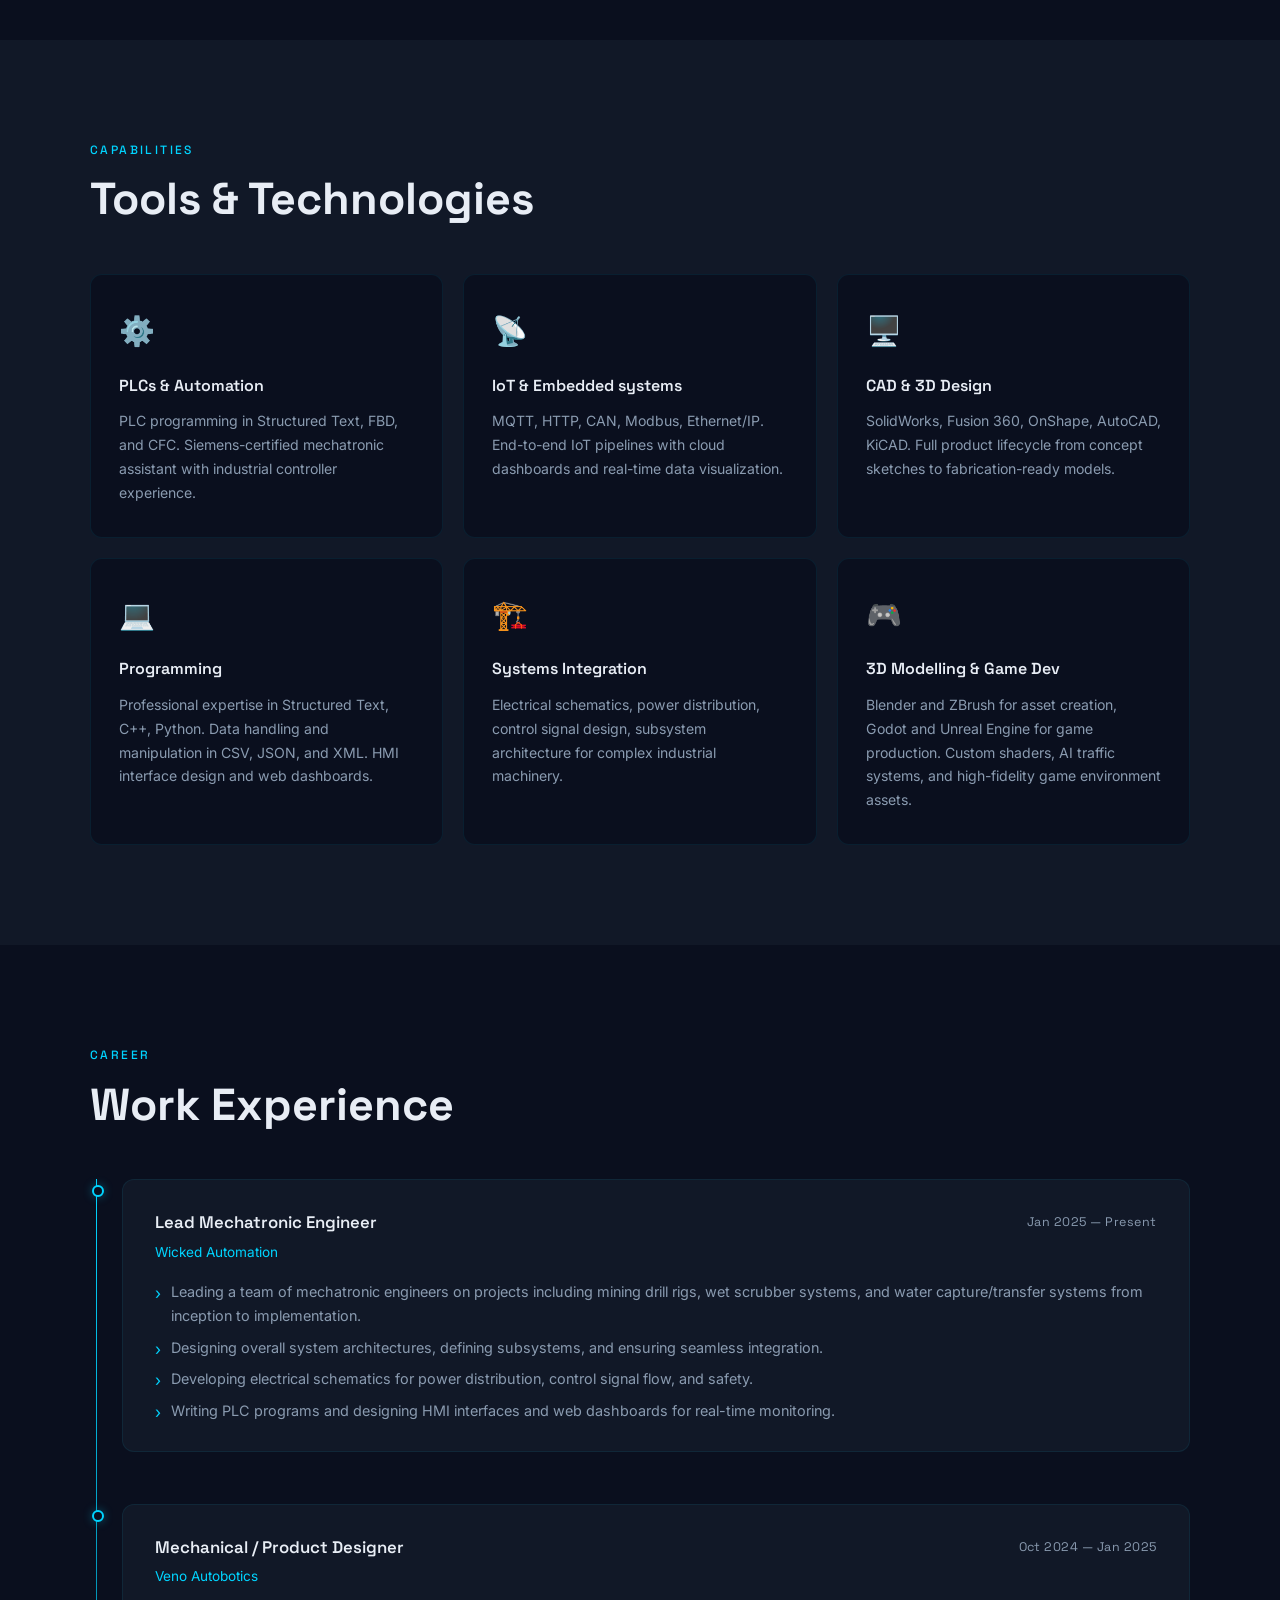
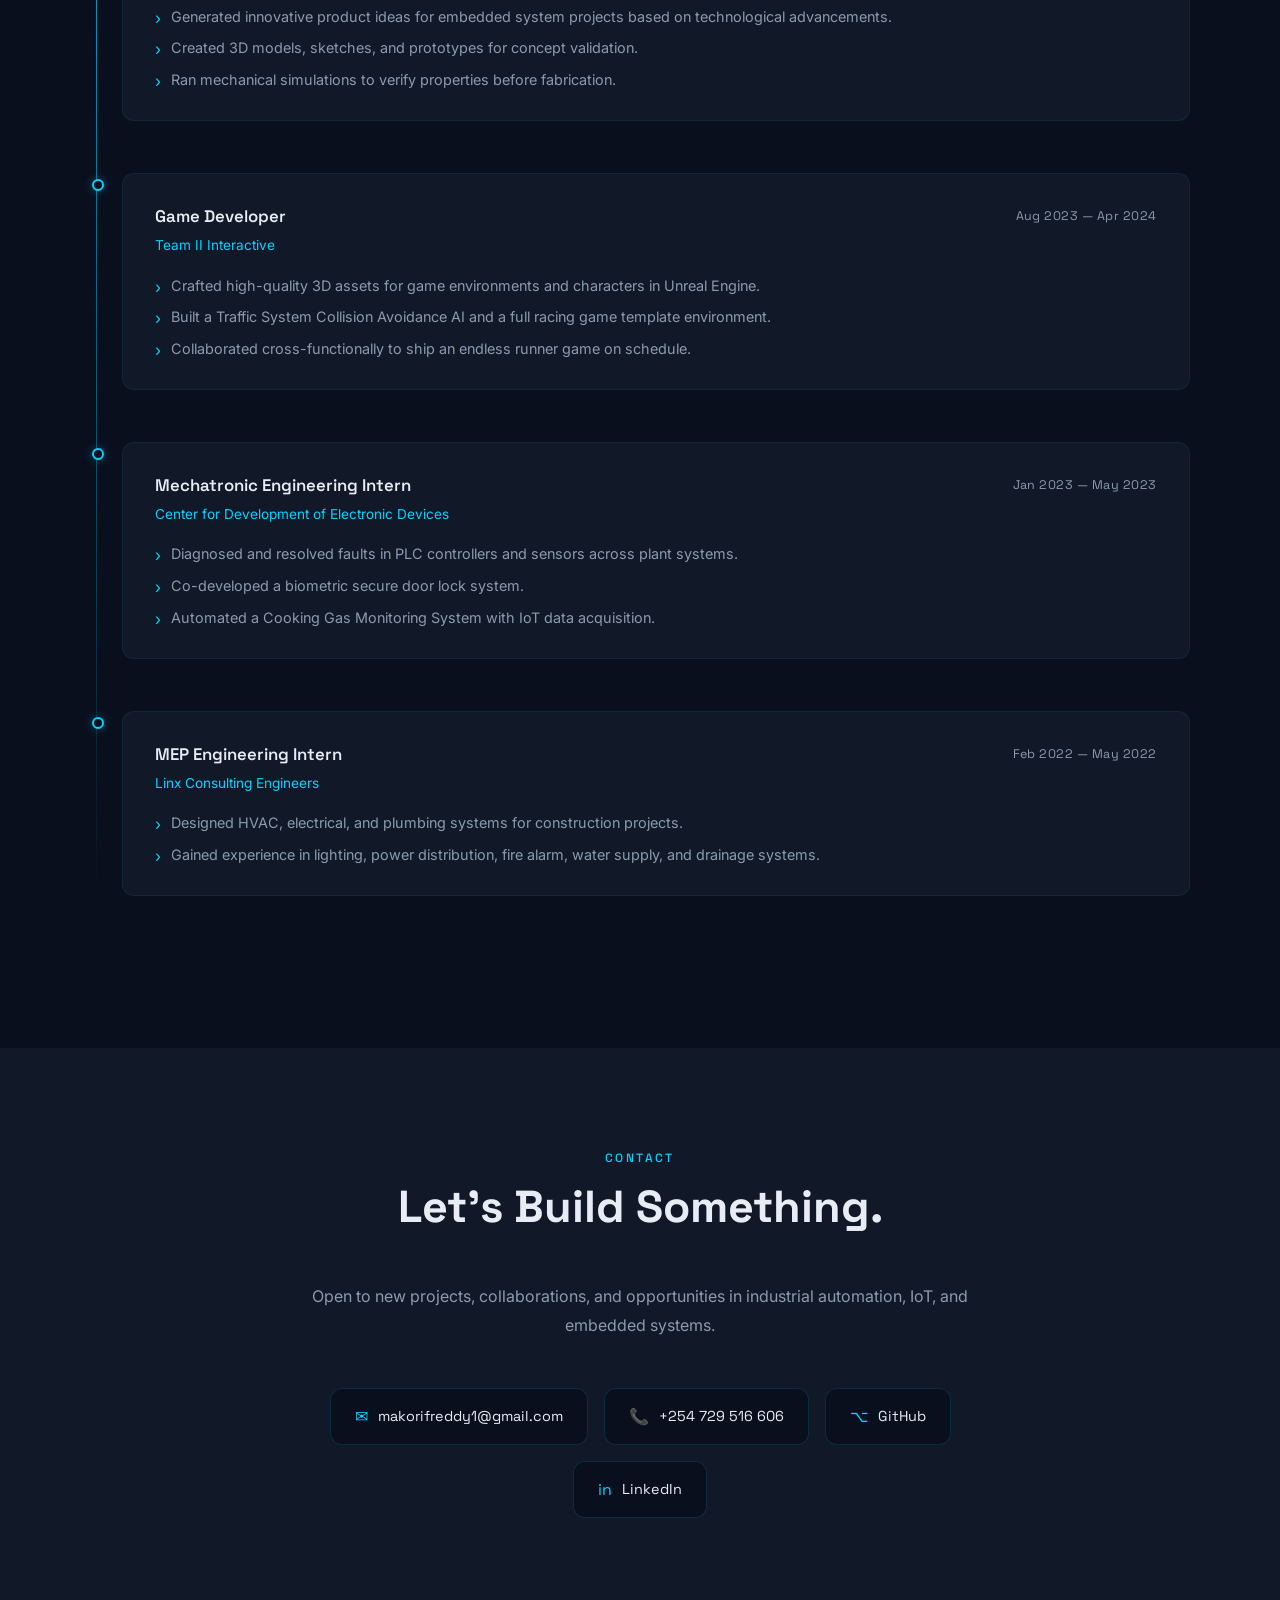
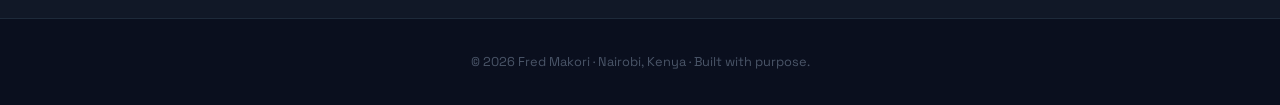
==== commit fec6d7c5: "Update index.html" ====
--- a/index.html
+++ b/index.html
@@ -47,7 +47,7 @@
     <div class="container about-grid">
       <div class="about-image-wrap">
         <div class="image-placeholder">
-          <img src="assets/profile.jpg" alt="Fred Makori" />
+          <img src="assets/profile.jpeg" alt="Fred Makori" />
         </div>
       </div>
       <div class="about-text">
